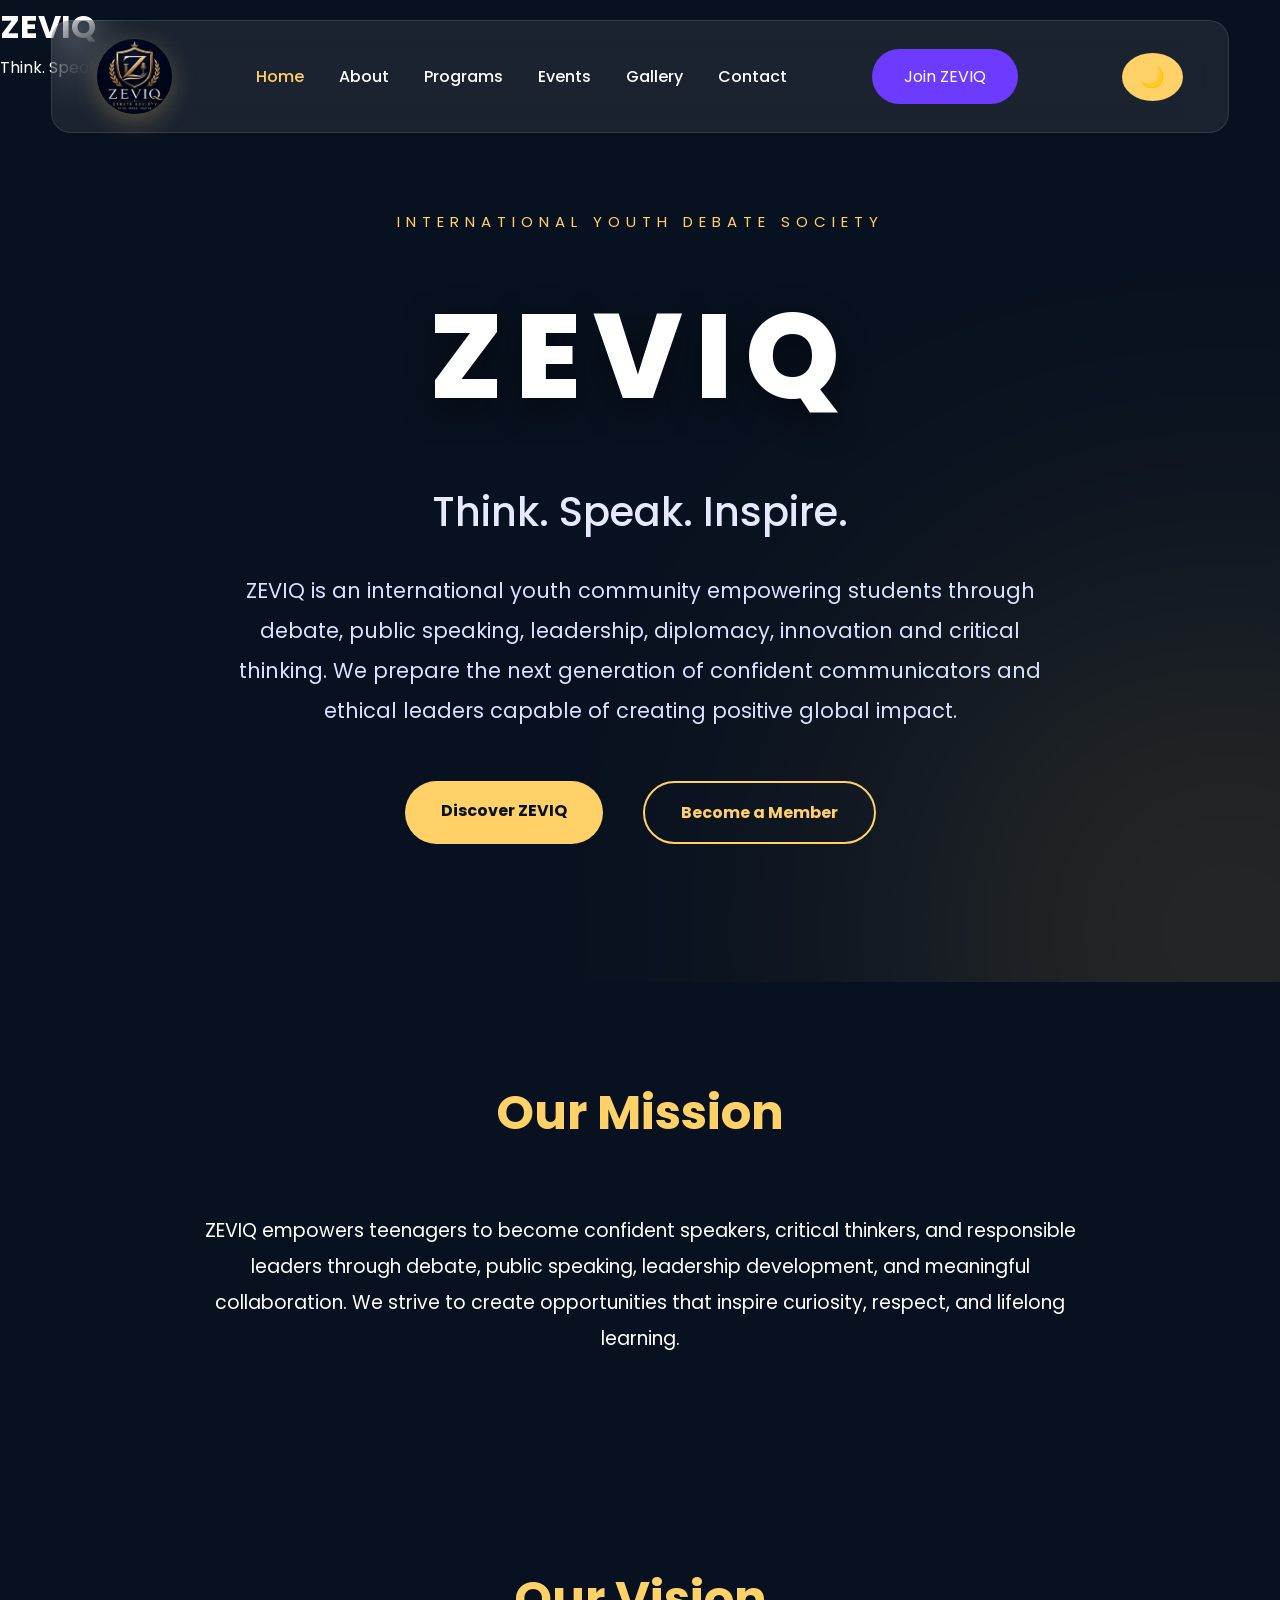
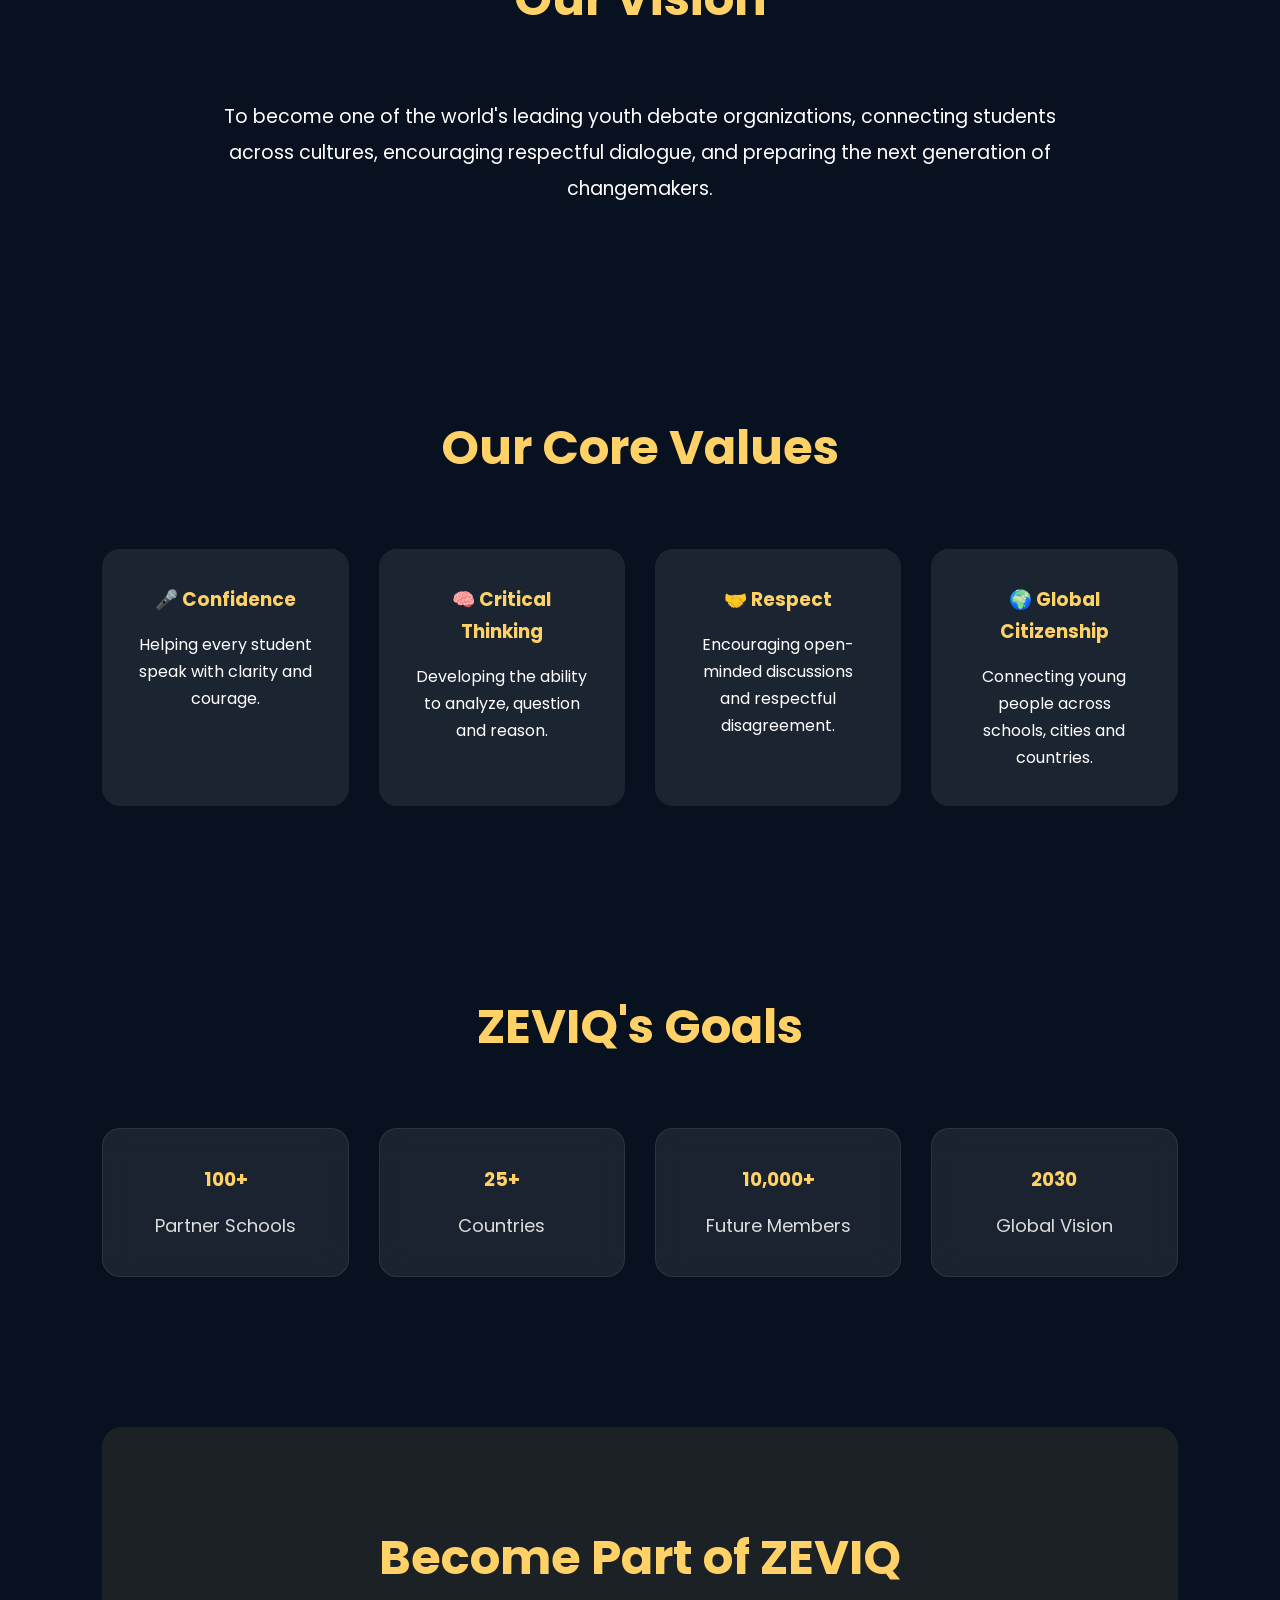
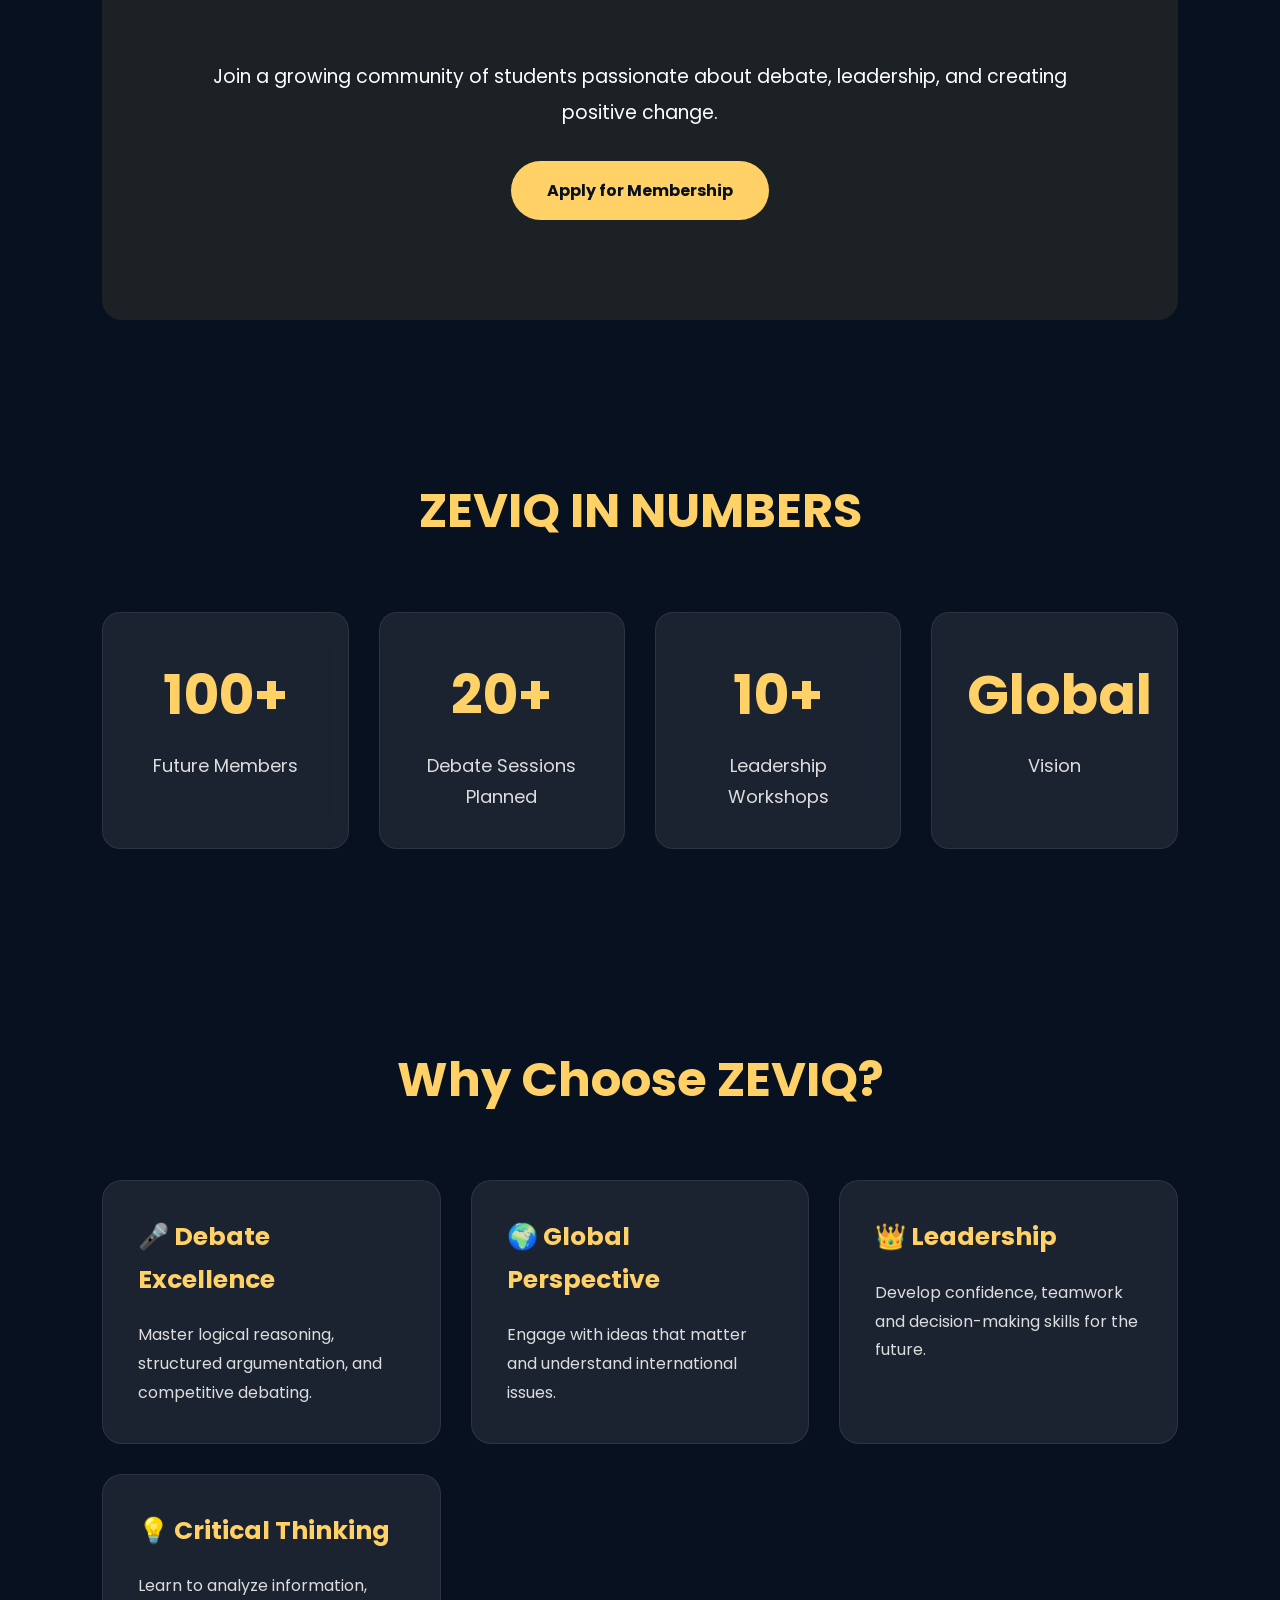
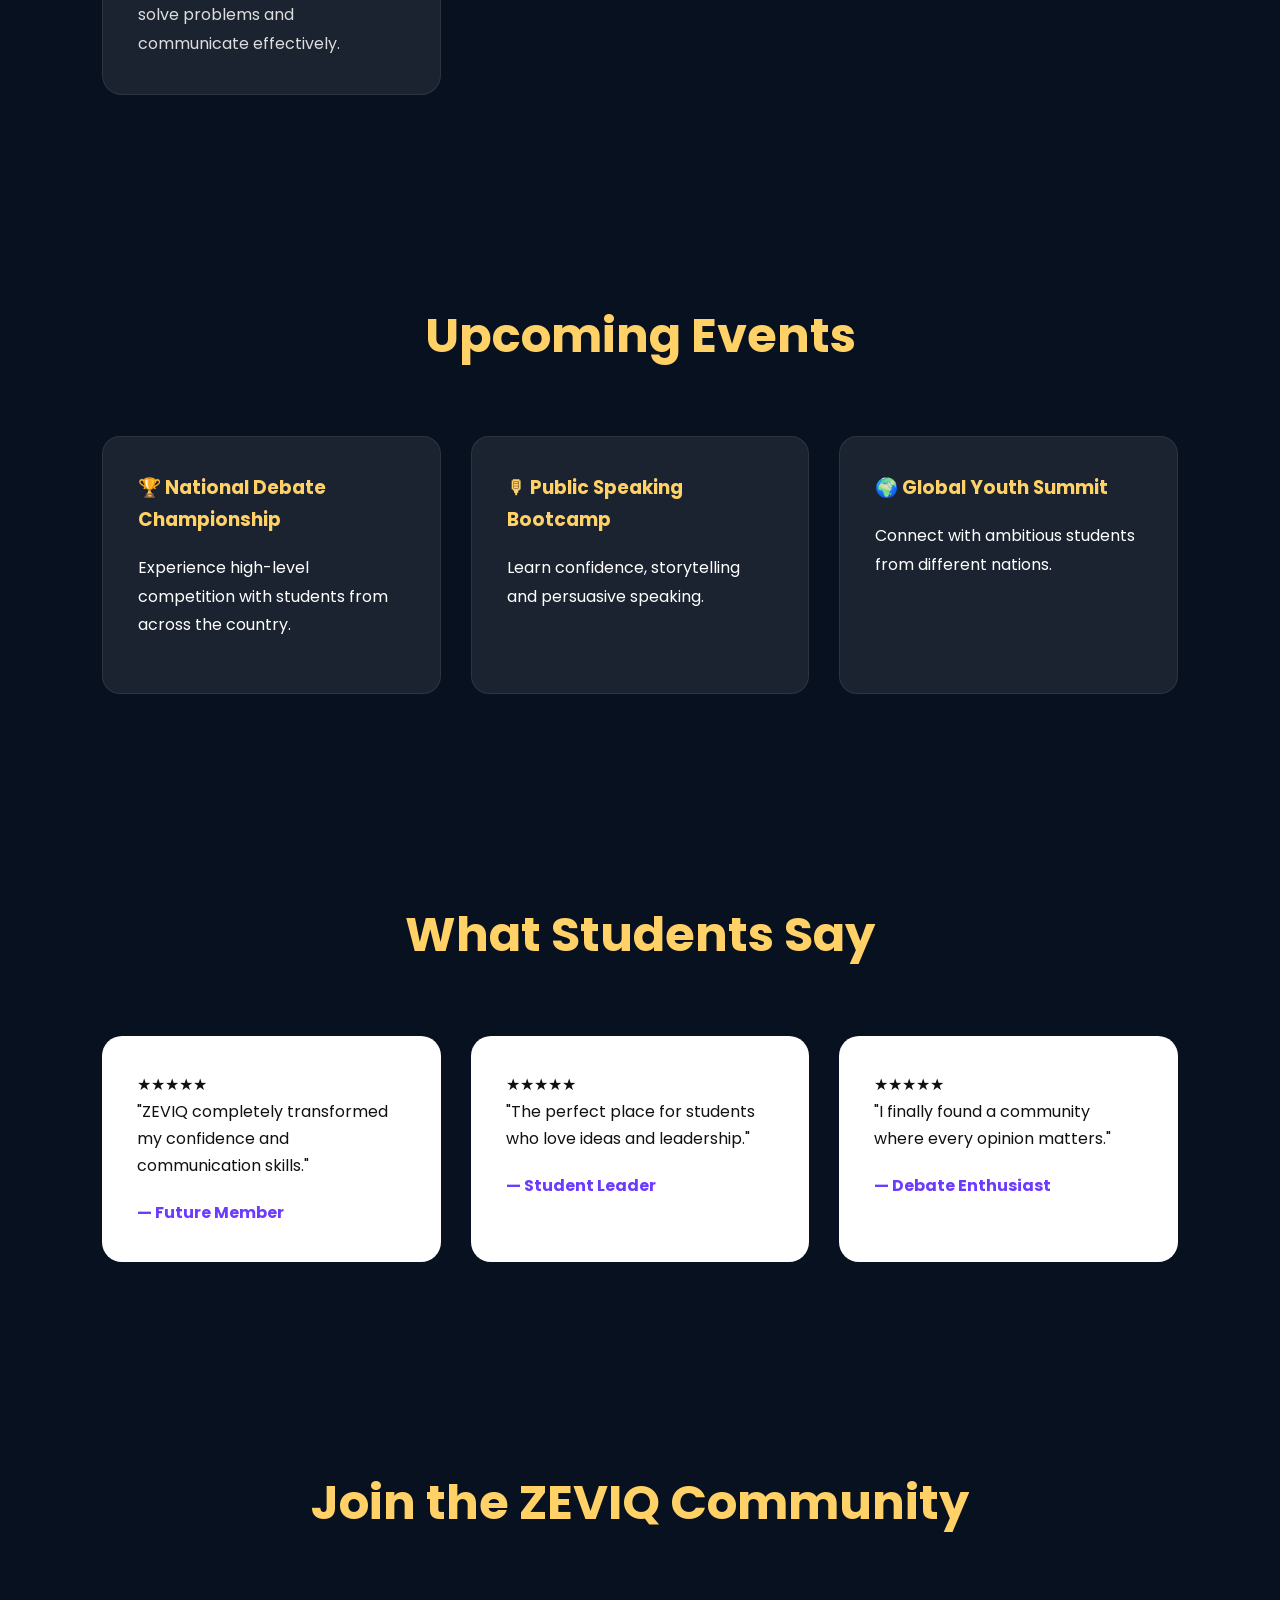
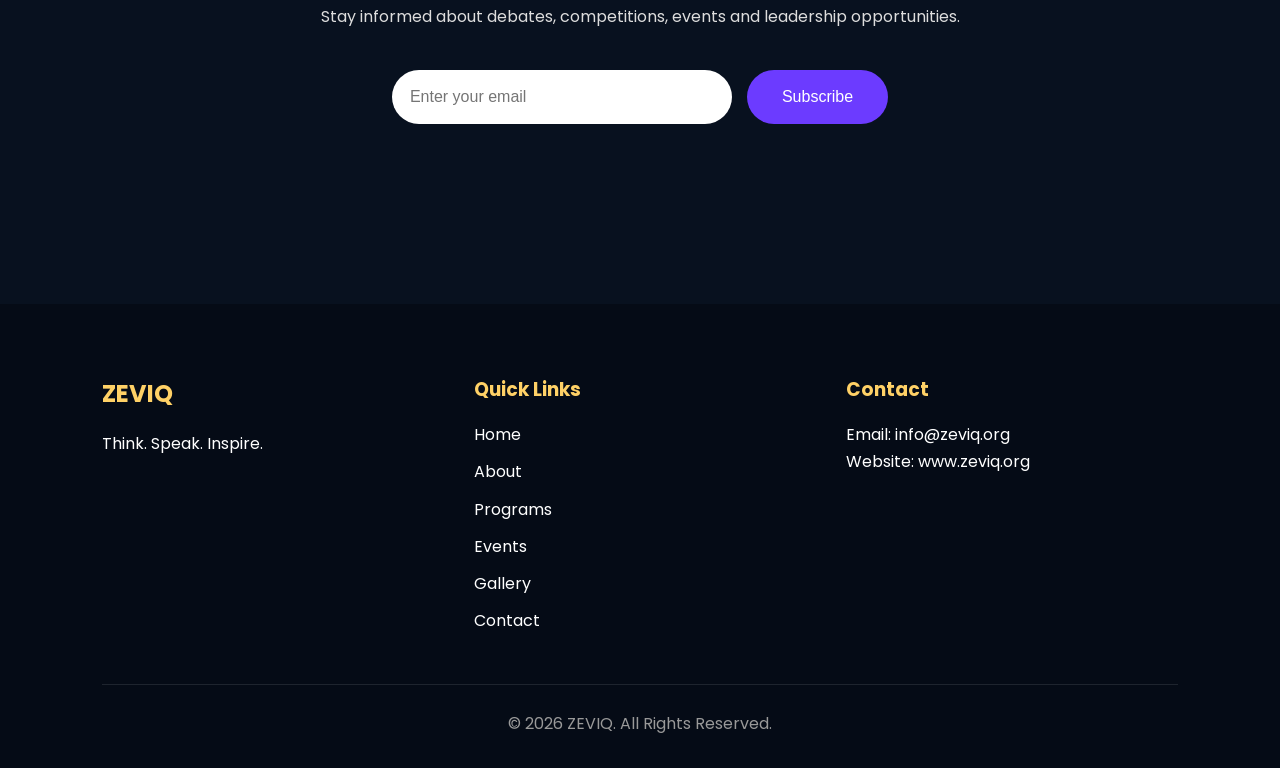
==== index.html @ 32bb7391 "Add files via upload" ====
<!DOCTYPE html>
<html lang="en">

<head>

<meta charset="UTF-8">
<meta name="viewport" content="width=device-width, initial-scale=1.0">

<title>ZEVIQ | Think. Speak. Inspire.</title>

<link rel="preconnect" href="https://fonts.googleapis.com">
<link rel="preconnect" href="https://fonts.gstatic.com" crossorigin>

<link href="https://fonts.googleapis.com/css2?family=Poppins:wght@300;400;500;600;700;800&display=swap" rel="stylesheet">

<link rel="stylesheet" href="style.css">

</head>

<body>
<div id="loader">

<h1>ZEVIQ</h1>

<p>Think. Speak. Inspire.</p>

</div>
<header>

<nav class="navbar">

<div class="logo">

<img src="images/logo.png" alt="ZEVIQ Logo">

</div>

<div class="hamburger" id="hamburger">

<span></span>
<span></span>
<span></span>

</div>

<ul class="nav-links">

<li><a href="index.html" class="active">Home</a></li>
<li><a href="about.html">About</a></li>
<li><a href="programs.html">Programs</a></li>
<li><a href="events.html">Events</a></li>
<li><a href="gallery.html">Gallery</a></li>
<li><a href="contact.html">Contact</a></li>

</ul>

<a href="join.html" class="join-btn">Join ZEVIQ</a>

<button id="themeBtn">🌙</button>

</nav>

</header>

<section class="hero">

<div class="hero-bg"></div>

<div class="hero-content">

<p class="hero-tag">

INTERNATIONAL YOUTH DEBATE SOCIETY

</p>

<h1>

ZEVIQ

</h1>

<h2>

Think. Speak. Inspire.

</h2>

<p class="hero-text">

ZEVIQ is an international youth community empowering students through
debate, public speaking, leadership, diplomacy, innovation and critical
thinking.

We prepare the next generation of confident communicators and ethical
leaders capable of creating positive global impact.

</p>

<div class="hero-buttons">

<a href="about.html" class="btn-primary">

Discover ZEVIQ

</a>

<a href="join.html" class="btn-secondary">
 Become a Member 
</a>

</div>

</div>

</section>
<!-- ================= MISSION & VISION ================= -->

<section class="mission">

<h2>Our Mission</h2>

<p>

ZEVIQ empowers teenagers to become confident speakers, critical thinkers, and responsible leaders through debate, public speaking, leadership development, and meaningful collaboration. We strive to create opportunities that inspire curiosity, respect, and lifelong learning.

</p>

</section>

<section class="vision">

<h2>Our Vision</h2>

<p>

To become one of the world's leading youth debate organizations, connecting students across cultures, encouraging respectful dialogue, and preparing the next generation of changemakers.

</p>

</section>

<!-- ================= CORE VALUES ================= -->

<section class="values">

<h2>Our Core Values</h2>

<div class="value-grid">

<div class="value-card">
<h3>🎤 Confidence</h3>
<p>Helping every student speak with clarity and courage.</p>
</div>

<div class="value-card">
<h3>🧠 Critical Thinking</h3>
<p>Developing the ability to analyze, question and reason.</p>
</div>

<div class="value-card">
<h3>🤝 Respect</h3>
<p>Encouraging open-minded discussions and respectful disagreement.</p>
</div>

<div class="value-card">
<h3>🌍 Global Citizenship</h3>
<p>Connecting young people across schools, cities and countries.</p>
</div>

</div>

</section>

<!-- ================= ZEVIQ IN NUMBERS ================= -->

<section class="stats">

<h2>ZEVIQ's Goals</h2>

<div class="stats-grid">

<div class="stat-card">
<h3>100+</h3>
<p>Partner Schools</p>
</div>

<div class="stat-card">
<h3>25+</h3>
<p>Countries</p>
</div>

<div class="stat-card">
<h3>10,000+</h3>
<p>Future Members</p>
</div>

<div class="stat-card">
<h3>2030</h3>
<p>Global Vision</p>
</div>

</div>

</section>

<!-- ================= CALL TO ACTION ================= -->

<section class="cta">

<h2>Become Part of ZEVIQ</h2>

<p>

Join a growing community of students passionate about debate, leadership, and creating positive change.

</p>

<a href="join.html" class="btn-primary">Apply for Membership</a>

</section>

<section class="stats">

<h2>

ZEVIQ IN NUMBERS

</h2>

<div class="stats-grid">

<div class="stat-card">

<h1>100+</h1>

<p>

Future Members

</p>

</div>

<div class="stat-card">

<h1>20+</h1>

<p>

Debate Sessions Planned

</p>

</div>

<div class="stat-card">

<h1>10+</h1>

<p>

Leadership Workshops

</p>

</div>

<div class="stat-card">

<h1>Global</h1>

<p>

Vision

</p>

</div>

</div>

</section>

<section class="why">

<h2>

Why Choose ZEVIQ?

</h2>

<div class="why-grid">

<div class="feature">

<h3>🎤 Debate Excellence</h3>

<p>

Master logical reasoning, structured argumentation,
and competitive debating.

</p>

</div>

<div class="feature">

<h3>🌍 Global Perspective</h3>

<p>

Engage with ideas that matter and understand
international issues.

</p>

</div>

<div class="feature">

<h3>👑 Leadership</h3>

<p>

Develop confidence, teamwork and decision-making
skills for the future.

</p>

</div>

<div class="feature">

<h3>💡 Critical Thinking</h3>

<p>

Learn to analyze information, solve problems
and communicate effectively.

</p>

</div>

</div>

</section>
<section class="events">

    <h2>Upcoming Events</h2>

    <div class="event-grid">

        <div class="event-card">

            <h3>🏆 National Debate Championship</h3>

            <p>
                Experience high-level competition with students from
                across the country.
            </p>

        </div>

        <div class="event-card">

            <h3>🎙 Public Speaking Bootcamp</h3>

            <p>
                Learn confidence, storytelling and persuasive speaking.
            </p>

        </div>

        <div class="event-card">

            <h3>🌍 Global Youth Summit</h3>

            <p>
                Connect with ambitious students from different nations.
            </p>

        </div>

    </div>

</section>


<section class="testimonials">

<h2>

What Students Say

</h2>

<div class="testimonial-grid">

<div class="testimonial">

<p>

★★★★★

</p>

<p>

"ZEVIQ completely transformed my confidence and communication skills."

</p>

<h4>

— Future Member

</h4>

</div>

<div class="testimonial">

<p>

★★★★★

</p>

<p>

"The perfect place for students who love ideas and leadership."

</p>

<h4>

— Student Leader

</h4>

</div>

<div class="testimonial">

<p>

★★★★★

</p>

<p>

"I finally found a community where every opinion matters."

</p>

<h4>

— Debate Enthusiast

</h4>

</div>

</div>

</section>


<section class="newsletter">

<h2>

Join the ZEVIQ Community

</h2>

<p>

Stay informed about debates, competitions,
events and leadership opportunities.

</p>

<form>

<input type="email"
placeholder="Enter your email">

<button>

Subscribe

</button>

</form>

</section>


<footer>

<div class="footer-container">

<div>

<h2>

ZEVIQ

</h2>

<p>

Think. Speak. Inspire.

</p>

</div>

<div>

<h3>

Quick Links

</h3>

<ul>

<li><a href="index.html">Home</a></li>

<li><a href="about.html">About</a></li>

<li><a href="programs.html">Programs</a></li>

<li><a href="events.html">Events</a></li>

<li><a href="gallery.html">Gallery</a></li>

<li><a href="contact.html">Contact</a></li>

</ul>

</div>

<div>

<h3>

Contact

</h3>

<p>

Email: info@zeviq.org

</p>

<p>

Website: www.zeviq.org

</p>

</div>

</div>

<p class="copyright">

© 2026 ZEVIQ. All Rights Reserved.

</p>

</footer>

<script src="script.js"></script>

</body>

</html>
---- style.css ----
/* ===================================================
   ZEVIQ OFFICIAL WEBSITE V3
   Harvard + TED + Modern
=================================================== */

*{
margin:0;
padding:0;
box-sizing:border-box;
}

html{
scroll-behavior:smooth;
}

body{

font-family:'Poppins',sans-serif;

background:#08111F;

color:white;

overflow-x:hidden;

line-height:1.7;

}

/* Scrollbar */

::-webkit-scrollbar{

width:10px;

}

::-webkit-scrollbar-track{

background:#09111F;

}

::-webkit-scrollbar-thumb{

background:#FFD166;

border-radius:20px;

}

/* NAVBAR */

header{

position:fixed;

width:100%;

top:0;

left:0;

z-index:999;

}

.navbar{

width:92%;

margin:20px auto;

padding:18px 45px;

display:flex;

justify-content:space-between;

align-items:center;

background:rgba(255,255,255,.08);

backdrop-filter:blur(20px);

border-radius:20px;

border:1px solid rgba(255,255,255,.10);

}

.logo{

font-size:34px;

font-weight:800;

letter-spacing:6px;

color:#FFD166;

}

.nav-links{

display:flex;

list-style:none;

gap:35px;

}

.nav-links a{

color:white;

text-decoration:none;

transition:.35s;

font-weight:500;

}

.nav-links a:hover{

color:#FFD166;

}

.active{

color:#FFD166!important;

}

.join-btn{

background:#6C3BFF;

padding:14px 32px;

border-radius:50px;

color:white;

text-decoration:none;

transition:.35s;

}

.join-btn:hover{

transform:translateY(-5px);

background:#8455ff;

}

/* HERO */

.hero{
.hero::before{

content:"";

position:absolute;

width:700px;

height:700px;

border-radius:50%;

background:#6C3BFF;

filter:blur(180px);

opacity:.20;

top:-250px;

left:-250px;

animation:float1 10s ease-in-out infinite;

}

.hero::after{

content:"";

position:absolute;

width:600px;

height:600px;

border-radius:50%;

background:#FFD166;

filter:blur(180px);

opacity:.12;

bottom:-250px;

right:-250px;

animation:float2 12s ease-in-out infinite;

}
position:relative;

min-height:100vh;

display:flex;

justify-content:center;

align-items:center;

text-align:center;

overflow:hidden;

padding:120px 30px;

background:
linear-gradient(rgba(8,17,31,.82),rgba(8,17,31,.90)),
url("https://images.unsplash.com/photo-1523580494863-6f3031224c94?auto=format&fit=crop&w=1920&q=80");

background-size:cover;

background-position:center;

background-attachment:fixed;

}

min-height:100vh;

display:flex;

justify-content:center;

align-items:center;

text-align:center;

position:relative;

overflow:hidden;

padding:120px 20px;

background:linear-gradient(135deg,#08111F,#10254D,#18386F);

}

.hero::before{

content:"";

position:absolute;

width:700px;

height:700px;

background:#6C3BFF;

border-radius:50%;

filter:blur(180px);

opacity:.22;

top:-250px;

left:-250px;

animation:float1 10s infinite ease-in-out;

}

.hero::after{

content:"";

position:absolute;

width:600px;

height:600px;

background:#FFD166;

border-radius:50%;

filter:blur(180px);

opacity:.18;

bottom:-250px;

right:-250px;

animation:float2 12s infinite ease-in-out;

}

.hero-content{

max-width:900px;

position:relative;

z-index:2;

}

.hero-tag{

letter-spacing:6px;

font-size:15px;

color:#FFD166;

margin-bottom:20px;

}

.hero h1{

font-size:120px;

font-weight:800;

letter-spacing:12px;

text-transform:uppercase;

margin-bottom:20px;

text-shadow:0 10px 35px rgba(0,0,0,.45);

}{

font-size:110px;

font-weight:800;

letter-spacing:8px;

margin-bottom:15px;

}

.hero h2{

font-size:40px;

font-weight:500;

margin-bottom:25px;

color:#E6E9FF;

}

.hero-text{

font-size:21px;

max-width:820px;

margin:auto;

color:#D9E2FF;

line-height:1.9;

}

.hero-buttons{

margin-top:45px;

}

.btn-primary{

display:inline-block;

padding:18px 38px;

background:#6C3BFF;

border-radius:50px;

color:white;

text-decoration:none;

margin:10px;

transition:.35s;

font-weight:600;

}

.btn-primary:hover{

transform:translateY(-6px);

box-shadow:0 15px 35px rgba(108,59,255,.45);

}

.btn-secondary{

display:inline-block;

padding:18px 38px;

border:2px solid white;

border-radius:50px;

color:white;

text-decoration:none;

margin:10px;

transition:.35s;

font-weight:600;

}

.btn-secondary:hover{

background:white;

color:#08111F;

}

/* Floating Animation */

@keyframes float1{

0%{transform:translateY(0);}
50%{transform:translateY(40px);}
100%{transform:translateY(0);}

}

@keyframes float2{

0%{transform:translateY(0);}
50%{transform:translateY(-40px);}
100%{transform:translateY(0);}

}
/* ===========================================
   SECTIONS
=========================================== */

section{

padding:100px 8%;

}

section h2{

font-size:48px;

text-align:center;

margin-bottom:60px;

font-weight:700;

color:#FFD166;

}

/* ===========================================
   STATS
=========================================== */

.stats-grid{

display:grid;

grid-template-columns:repeat(auto-fit,minmax(220px,1fr));

gap:30px;

margin-top:40px;

}

.stat-card{

background:rgba(255,255,255,.08);

padding:40px;

border-radius:20px;

text-align:center;

backdrop-filter:blur(15px);

transition:.4s;

border:1px solid rgba(255,255,255,.08);

}

.stat-card:hover{

transform:translateY(-12px);

box-shadow:0 20px 40px rgba(0,0,0,.35);

}

.stat-card h1{

font-size:55px;

color:#FFD166;

margin-bottom:10px;

}

.stat-card p{

font-size:18px;

color:#ddd;

}

/* ===========================================
   WHY ZEVIQ
=========================================== */

.why-grid{

display:grid;

grid-template-columns:repeat(auto-fit,minmax(260px,1fr));

gap:30px;

}

.feature{

background:rgba(255,255,255,.08);

padding:35px;

border-radius:20px;

transition:.4s;

border:1px solid rgba(255,255,255,.08);

}

.feature:hover{

transform:translateY(-10px);

}

.feature h3{

margin-bottom:20px;

font-size:25px;

color:#FFD166;

}

.feature p{

color:#dddddd;

line-height:1.8;

}

/* ===========================================
   EVENTS
=========================================== */

.event-grid{

display:grid;

grid-template-columns:repeat(auto-fit,minmax(280px,1fr));

gap:30px;

}

.event-card{

background:rgba(255,255,255,.08);

padding:35px;

border-radius:20px;

transition:.4s;

}

.event-card:hover{

transform:scale(1.03);

}

.event-card h3{

color:#FFD166;

margin-bottom:18px;

}

/* ===========================================
   TESTIMONIALS
=========================================== */

.testimonial-grid{

display:grid;

grid-template-columns:repeat(auto-fit,minmax(300px,1fr));

gap:30px;

}

.testimonial{

background:white;

color:#111;

padding:35px;

border-radius:20px;

transition:.35s;

}

.testimonial:hover{

transform:translateY(-10px);

}

.testimonial h4{

margin-top:20px;

color:#6C3BFF;

}

/* ===========================================
   NEWSLETTER
=========================================== */

.newsletter{

text-align:center;

}

.newsletter p{

max-width:700px;

margin:0 auto 40px;

color:#ddd;

}

.newsletter form{

display:flex;

justify-content:center;

gap:15px;

flex-wrap:wrap;

}

.newsletter input{

padding:18px;

width:340px;

border:none;

border-radius:50px;

font-size:16px;

outline:none;

}

.newsletter button{

padding:18px 35px;

border:none;

border-radius:50px;

background:#6C3BFF;

color:white;

cursor:pointer;

font-size:16px;

transition:.3s;

}

.newsletter button:hover{

background:#8455ff;

}

/* ===========================================
   FOOTER
=========================================== */

footer{

background:#050B16;

padding:70px 8% 30px;

margin-top:80px;

}

.footer-container{

display:grid;

grid-template-columns:repeat(auto-fit,minmax(220px,1fr));

gap:40px;

margin-bottom:40px;

}

.footer-container h2{

color:#FFD166;

margin-bottom:15px;

}

.footer-container h3{

margin-bottom:15px;

color:#FFD166;

}

.footer-container ul{

list-style:none;

}

.footer-container li{

margin:10px 0;

}

.footer-container a{

color:white;

text-decoration:none;

transition:.3s;

}

.footer-container a:hover{

color:#FFD166;

}

.copyright{

text-align:center;

border-top:1px solid rgba(255,255,255,.1);

padding-top:25px;

color:#999;

}

/* ===========================================
   MOBILE RESPONSIVE
=========================================== */

@media(max-width:900px){

.navbar{

flex-direction:column;

gap:20px;

padding:25px;

}

.nav-links{

flex-wrap:wrap;

justify-content:center;

}

.hero h1{

font-size:65px;

}

.hero h2{

font-size:42px;

font-weight:400;

color:#FFD166;

margin-bottom:30px;

}{

font-size:30px;

}

.hero-text{

font-size:18px;

}

section h2{

font-size:36px;

}

}

@media(max-width:600px){

.hero h1{

font-size:48px;

}

.hero h2{

font-size:24px;

}


{

font-size:16px;

}

.btn-primary,
.btn-secondary{

display:block;

margin:15px auto;

width:260px;

}

}
#themeBtn{

margin-left:20px;

padding:12px 18px;

border:none;

border-radius:50%;

cursor:pointer;

font-size:20px;

background:#FFD166;

}

.light{

background:white;

color:#111;

}

.light .navbar{

background:white;

}

.light .hero{

background:#f4f6fa;

}

.light .feature,
.light .stat-card,
.light .event-card{

background:white;

color:#111;

}
/* ===== JOIN PAGE ===== */

.join-section{

padding:120px 8%;

display:flex;

justify-content:center;

}

.join-card{

max-width:900px;

width:100%;

background:rgba(255,255,255,.08);

backdrop-filter:blur(20px);

padding:50px;

border-radius:25px;

border:1px solid rgba(255,255,255,.1);

box-shadow:0 20px 50px rgba(0,0,0,.3);

}

.join-header{

text-align:center;

margin-bottom:40px;

}

.join-header h1{

font-size:48px;

color:#FFD166;

margin-bottom:15px;

}

.join-header p{

color:#ddd;

font-size:18px;

line-height:1.8;

}

.row{

display:grid;

grid-template-columns:1fr 1fr;

gap:25px;

margin-bottom:25px;

}

.input-box{

margin-bottom:25px;

}

.input-box label{

display:block;

margin-bottom:10px;

font-weight:600;

color:#FFD166;

}

.input-box input,
.input-box textarea,
.input-box select{

width:100%;

padding:16px;

border-radius:12px;

border:1px solid rgba(255,255,255,.15);

background:rgba(255,255,255,.06);

color:white;

font-size:16px;

outline:none;

}

.input-box input::placeholder,
.input-box textarea::placeholder{

color:#bbbbbb;

}

.checkbox-grid{

display:grid;

grid-template-columns:repeat(2,1fr);

gap:12px;

margin-top:10px;

}

.checkbox-grid label{

color:white;

font-weight:400;

}

.submit-btn{

width:100%;

padding:18px;

font-size:20px;

font-weight:700;

background:linear-gradient(90deg,#6C3BFF,#8455FF);

border:none;

border-radius:15px;

color:white;

cursor:pointer;

transition:.3s;

}

.submit-btn:hover{

transform:translateY(-4px);

box-shadow:0 15px 35px rgba(108,59,255,.4);

}

@media(max-width:768px){

.row{

grid-template-columns:1fr;

}

.checkbox-grid{

grid-template-columns:1fr;

}

.join-card{

padding:30px;

}

.join-header h1{

font-size:36px;

}

}
/* ==========================================
   HAMBURGER MENU
========================================== */

.hamburger{

display:none;

flex-direction:column;

cursor:pointer;

gap:6px;

}

.hamburger span{

width:30px;

height:3px;

background:white;

border-radius:10px;

transition:.4s;

}

.hamburger.active span:nth-child(1){

transform:rotate(45deg) translateY(12px);

}

.hamburger.active span:nth-child(2){

opacity:0;

}

.hamburger.active span:nth-child(3){

transform:rotate(-45deg) translateY(-12px);

}

@media(max-width:900px){

.hamburger{

display:flex;

}

.nav-links{

position:absolute;

top:95px;

right:20px;

width:260px;

display:flex;

flex-direction:column;

background:rgba(8,17,31,.98);

padding:25px;

border-radius:20px;

display:none;

box-shadow:0 20px 50px rgba(0,0,0,.35);

}

.nav-links.active{

display:flex;

animation:fadeMenu .35s;

}

}

@keyframes fadeMenu{

from{

opacity:0;

transform:translateY(-20px);

}

to{

opacity:1;

transform:translateY(0);

}

}
.logo{

display:flex;

align-items:center;

gap:15px;

cursor:pointer;

transition:.4s;

}

.logo img{

width:75px;

height:75px;

border-radius:50%;

object-fit:cover;

box-shadow:0 8px 25px rgba(255,209,102,.25);

transition:.4s;

}

.logo:hover img{

transform:rotate(-8deg) scale(1.1);

box-shadow:0 15px 35px rgba(255,209,102,.45);

}
/* HERO LOGO */

.hero{

position:relative;

overflow:hidden;

}

.hero-content{

position:relative;

z-index:2;

}

.hero-logo{

width:180px;

margin-bottom:25px;

filter:drop-shadow(0 15px 35px rgba(255,209,102,.45));

animation:floatLogo 4s ease-in-out infinite;

}

@keyframes floatLogo{

0%,100%{

transform:translateY(0px);

}

50%{

transform:translateY(-12px);

}

}

.hero-buttons{

margin-top:40px;

display:flex;

justify-content:center;

gap:20px;

flex-wrap:wrap;

}

.scroll-indicator{

margin-top:60px;

font-size:18px;

letter-spacing:2px;

animation:bounce 2s infinite;

color:#FFD166;

}

@keyframes bounce{

0%,100%{

transform:translateY(0);

}

50%{

transform:translateY(12px);

}

}
.btn-primary,
.btn-secondary{

display:inline-block;

padding:16px 36px;

border-radius:50px;

text-decoration:none;

font-weight:700;

transition:.3s;

}

.btn-primary{

background:#FFD166;

color:#08111F;

}

.btn-primary:hover{

transform:translateY(-4px);

box-shadow:0 12px 30px rgba(255,209,102,.35);

}

.btn-secondary{

border:2px solid #FFD166;

color:#FFD166;

}

.btn-secondary:hover{

background:#FFD166;

color:#08111F;

}
/* CONTACT PAGE */

.contact-section{

padding:90px 8%;

text-align:center;

}

.contact-grid{

display:grid;

grid-template-columns:repeat(auto-fit,minmax(260px,1fr));

gap:30px;

margin-top:50px;

}

.contact-card{

background:rgba(255,255,255,.08);

padding:35px;

border-radius:18px;

backdrop-filter:blur(12px);

transition:.35s;

border:1px solid rgba(255,255,255,.08);

}

.contact-card:hover{

transform:translateY(-10px);

box-shadow:0 15px 35px rgba(0,0,0,.25);

}

.contact-card h3{

color:#FFD166;

margin-bottom:18px;

font-size:26px;

}

.contact-card p{

line-height:1.8;

}

.contact-form-section{

padding:100px 8%;

text-align:center;

}

.contact-form{

max-width:850px;

margin:auto;

display:flex;

flex-direction:column;

gap:20px;

}

.contact-form input,
.contact-form textarea,
.contact-form select{

padding:18px;

border-radius:12px;

border:none;

font-size:17px;

outline:none;

background:white;

color:#111;

}

.contact-form textarea{

resize:vertical;

min-height:180px;

}
/* ===== HOMEPAGE SECTIONS ===== */

.mission,
.vision,
.values,
.stats,
.cta{

padding:90px 8%;

text-align:center;

}

.mission p,
.vision p,
.cta p{

max-width:900px;

margin:20px auto;

font-size:19px;

line-height:1.9;

}

.value-grid,
.stats-grid{

display:grid;

grid-template-columns:repeat(auto-fit,minmax(230px,1fr));

gap:30px;

margin-top:45px;

}

.value-card,
.stat-card{

background:rgba(255,255,255,.08);

padding:35px;

border-radius:18px;

transition:.3s;

}

.value-card:hover,
.stat-card:hover{

transform:translateY(-8px);

}

.value-card h3,
.stat-card h3{

color:#FFD166;

margin-bottom:15px;

}

.cta{

background:rgba(255,209,102,.08);

border-radius:20px;

margin:60px 8%;

}
/* PROGRAMS */

.programs-container{

padding:80px 8%;

display:grid;

grid-template-columns:repeat(auto-fit,minmax(320px,1fr));

gap:35px;

}

.program-card{

background:rgba(255,255,255,.08);

padding:35px;

border-radius:18px;

transition:.3s;

border:1px solid rgba(255,255,255,.08);

}

.program-card:hover{

transform:translateY(-10px);

}

.program-card h2{

color:#FFD166;

margin-bottom:20px;

}

.program-card p{

line-height:1.8;

margin-bottom:20px;

}

.program-card ul{

padding-left:20px;

line-height:2;

margin-bottom:25px;

}
/* EVENTS PAGE */

.events-container{

padding:80px 8%;

display:grid;

grid-template-columns:repeat(auto-fit,minmax(320px,1fr));

gap:35px;

}

.event-card{

background:rgba(255,255,255,.08);

padding:35px;

border-radius:18px;

border:1px solid rgba(255,255,255,.08);

transition:.3s;

}

.event-card:hover{

transform:translateY(-10px);

}

.event-card h2{

color:#FFD166;

margin-bottom:15px;

}

.event-card p{

line-height:1.8;

margin-bottom:18px;

}
/* GALLERY */

.gallery-section{

padding:80px 8%;

display:grid;

grid-template-columns:repeat(auto-fit,minmax(320px,1fr));

gap:35px;

}

.gallery-card{

background:rgba(255,255,255,.08);

border-radius:18px;

overflow:hidden;

transition:.35s;

}

.gallery-card:hover{

transform:translateY(-10px);

}

.gallery-card img{

width:100%;

height:240px;

object-fit:cover;

display:block;

}

.gallery-info{

padding:25px;

}

.gallery-info h3{

color:#FFD166;

margin-bottom:10px;

}
/* TEAM PAGE */

.team-section{

padding:80px 8%;

display:grid;

grid-template-columns:repeat(auto-fit,minmax(280px,1fr));

gap:35px;

}

.team-card{

background:rgba(255,255,255,.08);

padding:30px;

border-radius:20px;

text-align:center;

transition:.35s;

border:1px solid rgba(255,255,255,.08);

}

.team-card:hover{

transform:translateY(-10px);

}

.team-card img{

width:140px;

height:140px;

border-radius:50%;

object-fit:cover;

margin-bottom:20px;

border:4px solid #FFD166;

}

.team-card h2{

color:#FFD166;

margin-bottom:8px;

}

.team-card h4{

margin-bottom:18px;

font-weight:500;

color:#cccccc;

}

.team-card p{

line-height:1.8;

}
/* NEWS PAGE */

.news-section{

padding:80px 8%;

display:grid;

grid-template-columns:repeat(auto-fit,minmax(340px,1fr));

gap:35px;

}

.news-card{

background:rgba(255,255,255,.08);

padding:30px;

border-radius:18px;

transition:.35s;

border:1px solid rgba(255,255,255,.08);

}

.news-card:hover{

transform:translateY(-10px);

}

.news-date{

display:inline-block;

background:#FFD166;

color:#111;

padding:6px 14px;

border-radius:20px;

font-weight:bold;

margin-bottom:15px;

}

.news-card h2{

margin-bottom:15px;

color:#FFD166;

}

.news-card p{

line-height:1.8;

margin-bottom:20px;

}

.news-card a{

color:#FFD166;

text-decoration:none;

font-weight:bold;

}
/* NEWS PAGE */

.news-section{

padding:80px 8%;

display:grid;

grid-template-columns:repeat(auto-fit,minmax(340px,1fr));

gap:35px;

}

.news-card{

background:rgba(255,255,255,.08);

padding:30px;

border-radius:18px;

transition:.35s;

border:1px solid rgba(255,255,255,.08);

}

.news-card:hover{

transform:translateY(-10px);

}

.news-date{

display:inline-block;

background:#FFD166;

color:#111;

padding:6px 14px;

border-radius:20px;

font-weight:bold;

margin-bottom:15px;

}

.news-card h2{

margin-bottom:15px;

color:#FFD166;

}

.news-card p{

line-height:1.8;

margin-bottom:20px;

}

.news-card a{

color:#FFD166;

text-decoration:none;

font-weight:bold;

}
/* TEAM PAGE */

.team-section{

padding:80px 8%;

display:grid;

grid-template-columns:repeat(auto-fit,minmax(280px,1fr));

gap:35px;

}

.team-card{

background:rgba(255,255,255,.08);

padding:30px;

border-radius:20px;

text-align:center;

transition:.35s;

border:1px solid rgba(255,255,255,.08);

}

.team-card:hover{

transform:translateY(-10px);

}

.team-card img{

width:140px;

height:140px;

border-radius:50%;

object-fit:cover;

margin-bottom:20px;

border:4px solid #FFD166;

}

.team-card h2{

color:#FFD166;

margin-bottom:8px;

}

.team-card h4{

margin-bottom:18px;

font-weight:500;

color:#cccccc;

}

.team-card p{

line-height:1.8;

}
/* =========================
   JOIN PAGE FORM
========================= */


.join-form {

max-width: 900px;

margin: 40px auto;

padding: 40px;

background: rgba(255,255,255,0.05);

border-radius: 20px;

backdrop-filter: blur(10px);

border: 1px solid rgba(255,255,255,0.15);

}



.row {

display: flex;

gap: 25px;

margin-bottom: 20px;

}



.input-box {

width: 100%;

margin-bottom: 25px;

}



.input-box label {

display: block;

margin-bottom: 10px;

font-weight: 600;

}



.input-box input,
.input-box select,
.input-box textarea {


width: 100%;

padding: 15px;

border-radius: 12px;

border: none;

outline: none;

font-size: 15px;

background: rgba(255,255,255,0.1);

color: white;

border: 1px solid rgba(255,255,255,0.2);

}



.input-box textarea {

resize: vertical;

}



.input-box input::placeholder,
.input-box textarea::placeholder {

color: #ccc;

}





.checkbox-grid {

display: grid;

grid-template-columns: repeat(2,1fr);

gap: 15px;

}



.checkbox-grid label {

background: rgba(255,255,255,0.05);

padding: 12px;

border-radius: 10px;

cursor: pointer;

}



.checkbox-grid input {

margin-right: 8px;

}





.join-form .btn-primary {

margin-top: 20px;

width: 100%;

font-size: 18px;

cursor: pointer;

}





/* MOBILE */

@media(max-width:768px){


.row {

flex-direction: column;

}


.checkbox-grid {

grid-template-columns: 1fr;

}


.join-form {

padding: 25px;

}


}
.form-title{

font-size:38px;

margin-bottom:10px;

text-align:center;

color:#FFD166;

}

.form-subtitle{

text-align:center;

margin-bottom:50px;

opacity:.8;

font-size:18px;

}

.form-section{

margin-top:45px;

padding-top:25px;

border-top:1px solid rgba(255,255,255,.15);

}

.form-section h3{

margin-bottom:25px;

color:#FFD166;

font-size:24px;

}

.join-form{

max-width:950px;

margin:auto;

padding:50px;

background:rgba(255,255,255,.07);

border-radius:25px;

backdrop-filter:blur(18px);

border:1px solid rgba(255,255,255,.1);

}

.input-box{

display:flex;

flex-direction:column;

margin-bottom:22px;

flex:1;

}

.input-box label{

margin-bottom:10px;

font-weight:600;

}

.input-box input,
.input-box select,
.input-box textarea{

padding:15px;

border-radius:12px;

border:1px solid rgba(255,255,255,.15);

background:rgba(255,255,255,.05);

color:white;

font-size:16px;

}

.input-box textarea{

resize:vertical;

}

.row{

display:flex;

gap:25px;

}

.checkbox-grid{

display:grid;

grid-template-columns:repeat(auto-fit,minmax(220px,1fr));

gap:15px;

margin-top:15px;

}

.agree{

display:flex;

align-items:flex-start;

gap:12px;

margin-top:20px;

line-height:1.7;

}

.submit-btn{

width:100%;

margin-top:40px;

padding:18px;

font-size:20px;

border:none;

border-radius:14px;

background:#FFD166;

color:#111;

font-weight:bold;

cursor:pointer;

transition:.3s;

}

.submit-btn:hover{

transform:translateY(-4px);

box-shadow:0 10px 30px rgba(255,209,102,.35);

}
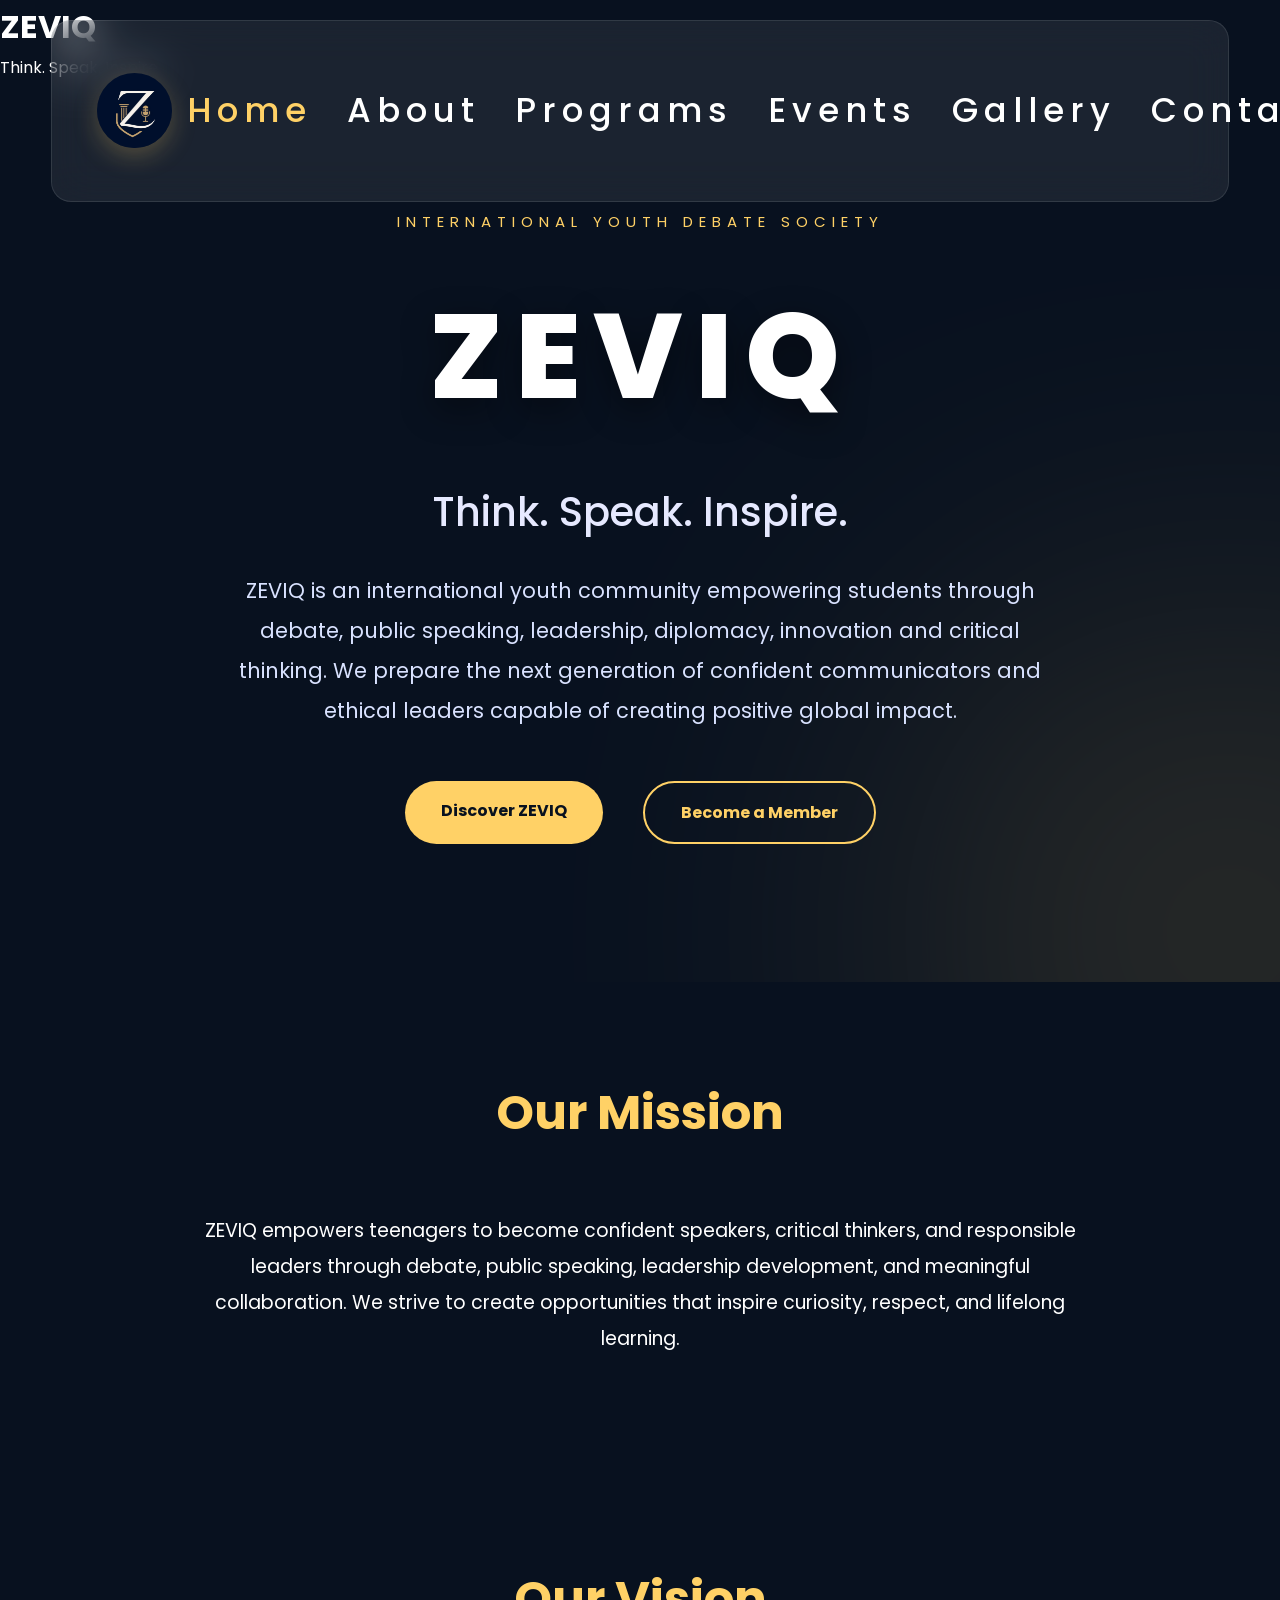
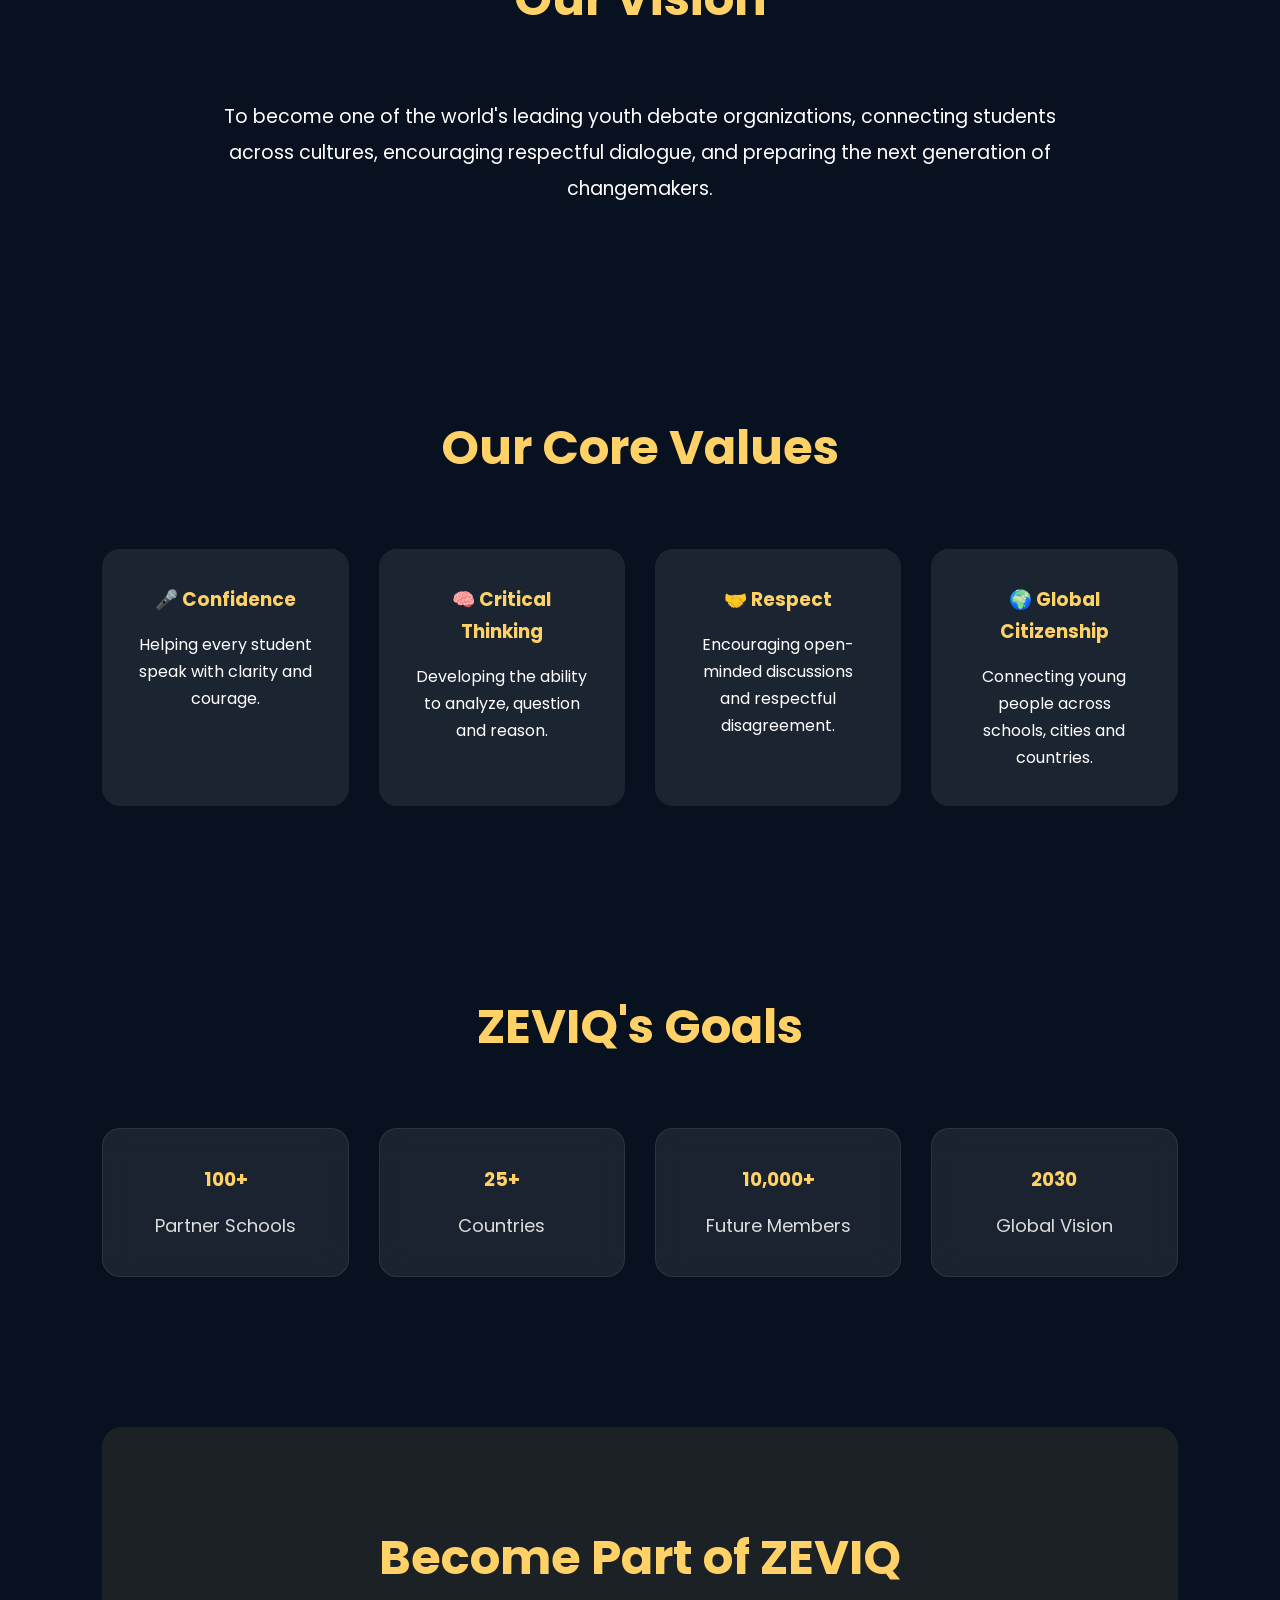
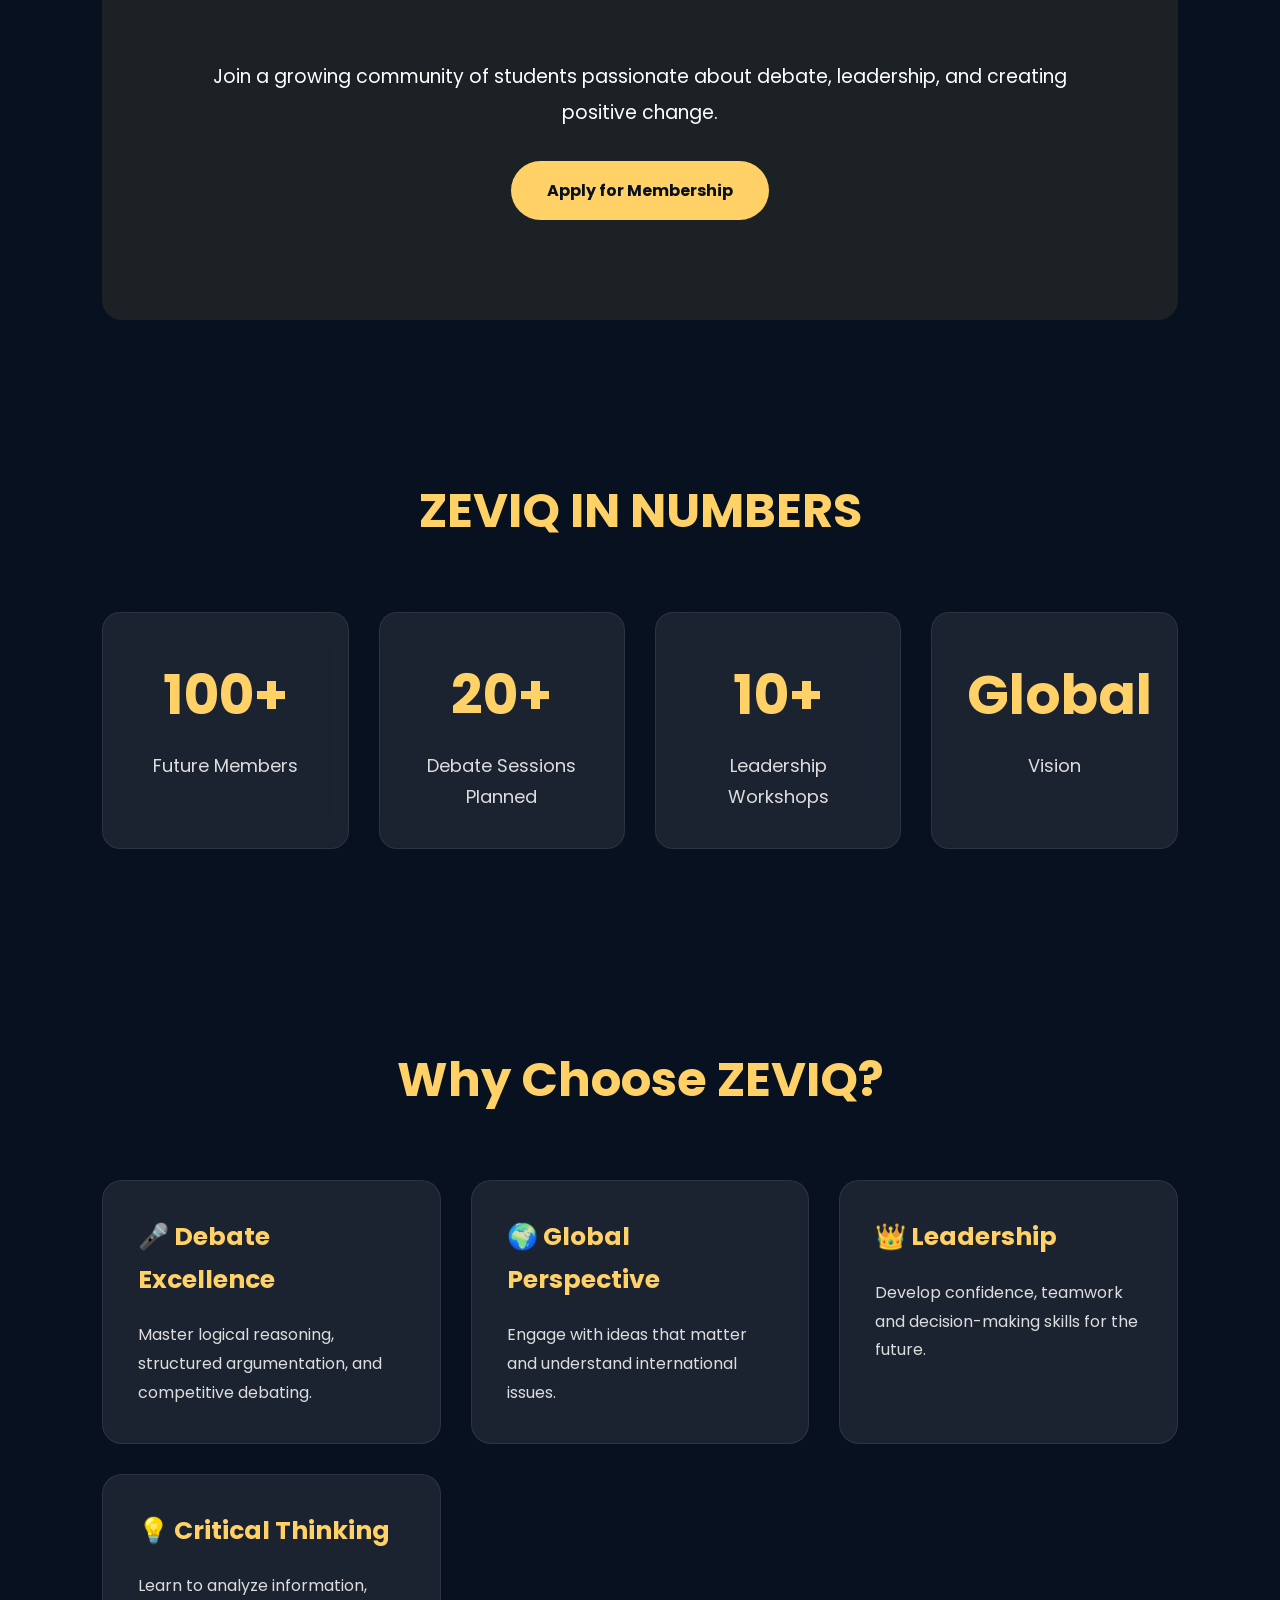
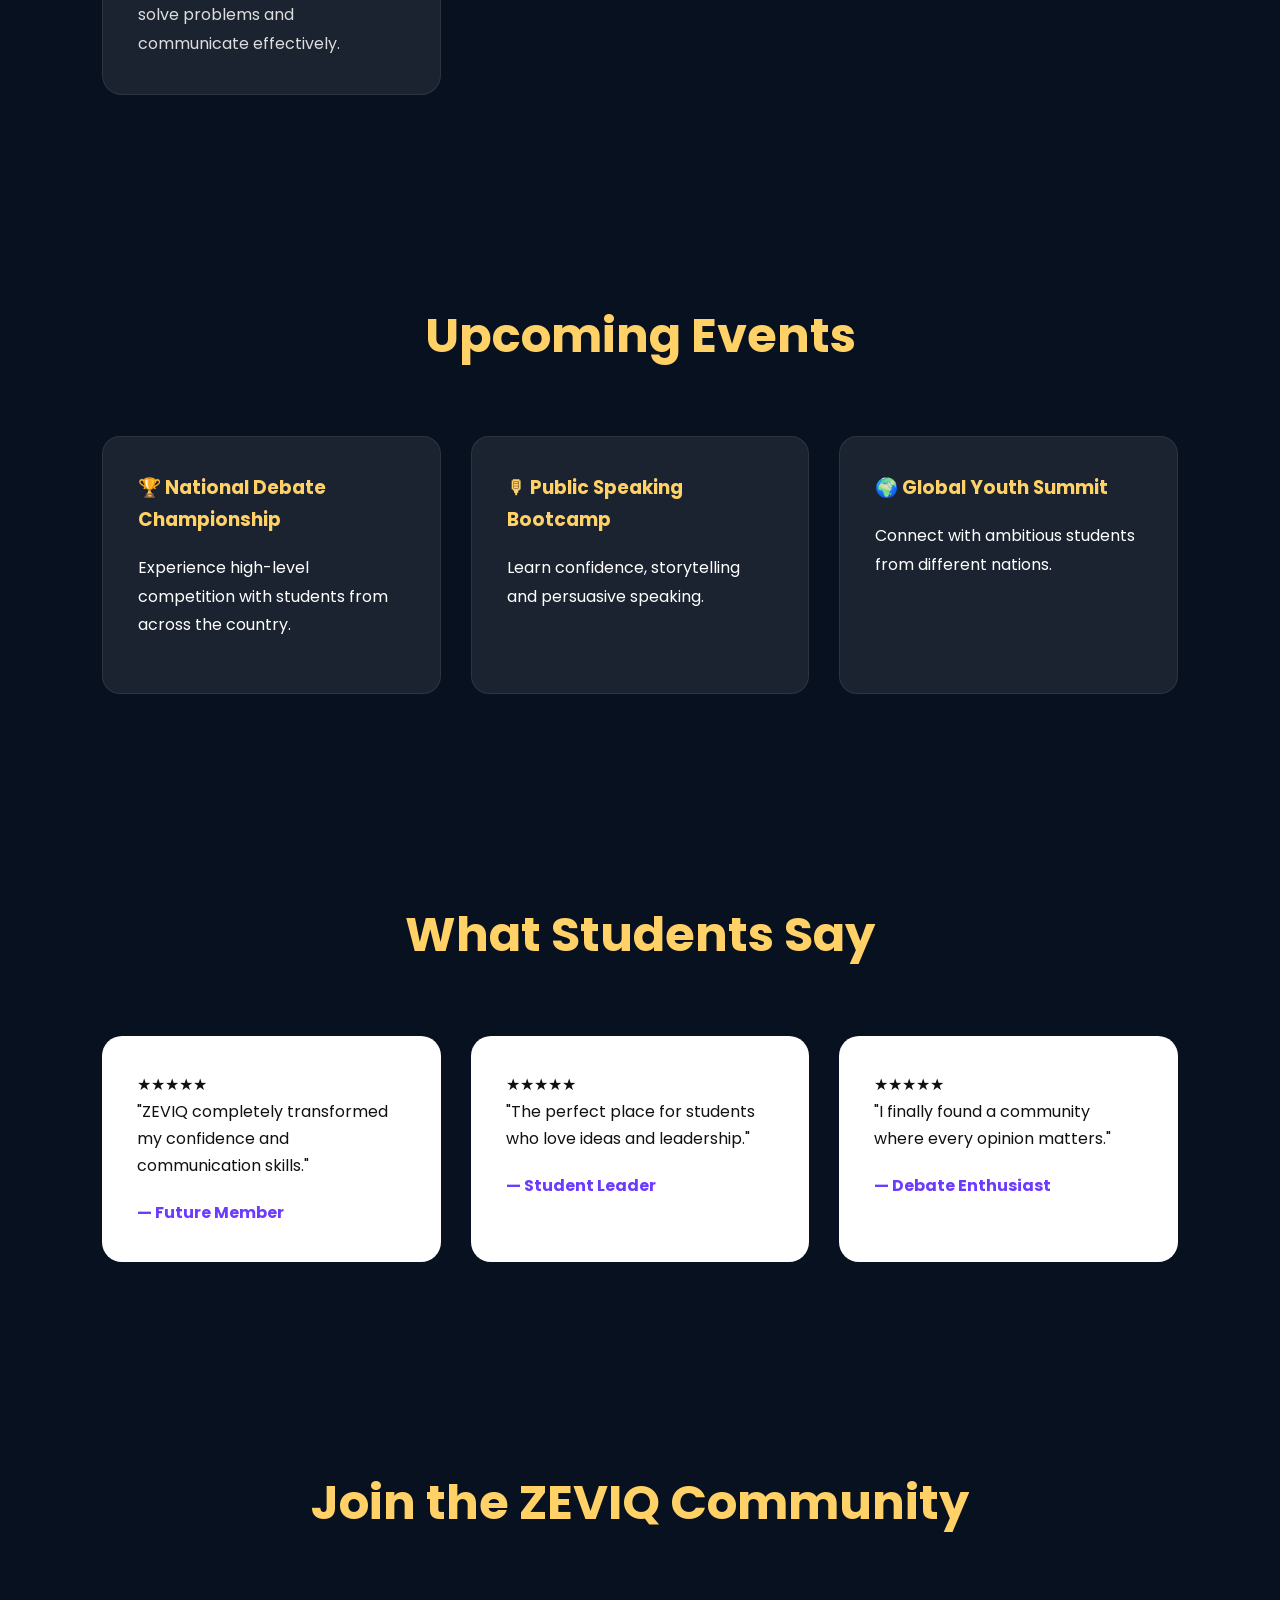
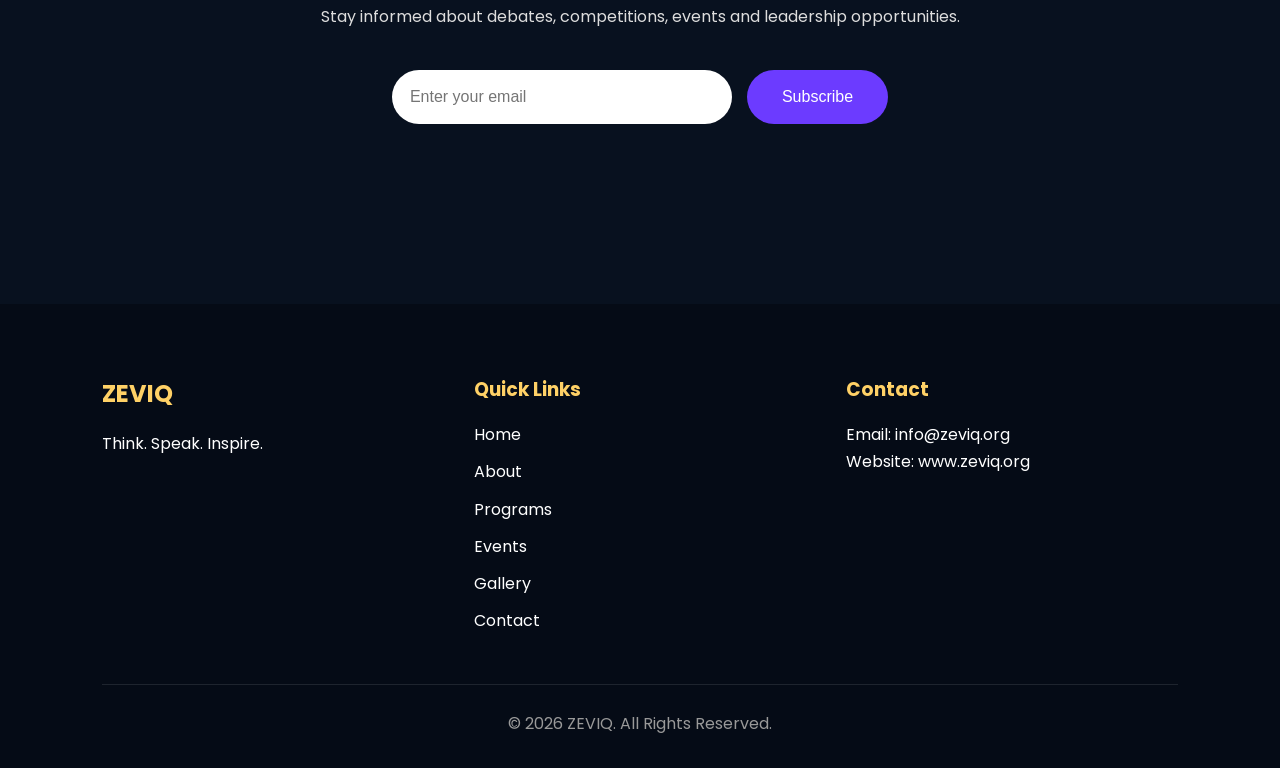
==== commit 8ad87c55: "Add files via upload" ====
--- a/index.html
+++ b/index.html
@@ -33,7 +33,7 @@
 
 <img src="images/logo.png" alt="ZEVIQ Logo">
 
-</div>
+</disv>
 
 <div class="hamburger" id="hamburger">
 
--- a/style.css
+++ b/style.css
@@ -2482,4 +2482,186 @@
 
 box-shadow:0 10px 30px rgba(255,209,102,.35);
 
+}
+/* ==========================================
+   MOBILE RESPONSIVE DESIGN
+========================================== */
+
+@media (max-width: 992px){
+
+.navbar{
+flex-direction:column;
+padding:20px;
+gap:20px;
+}
+
+.nav-links{
+flex-wrap:wrap;
+justify-content:center;
+gap:15px;
+}
+
+.hero{
+padding:80px 20px;
+text-align:center;
+}
+
+.hero h1{
+font-size:3rem;
+}
+
+.hero p{
+font-size:1rem;
+}
+
+.value-grid,
+.program-grid,
+.team-grid,
+.news-grid,
+.gallery-grid,
+.event-grid{
+grid-template-columns:1fr 1fr;
+gap:20px;
+}
+
+.row{
+flex-direction:column;
+}
+
+.input-box{
+width:100%;
+}
+
+.page-header h1{
+font-size:3rem;
+}
+
+.cta h2{
+font-size:2.3rem;
+}
+
+}
+
+/* ---------- MOBILE ---------- */
+
+@media (max-width:768px){
+
+body{
+overflow-x:hidden;
+}
+
+.navbar{
+padding:15px;
+}
+
+.logo img{
+height:55px;
+}
+
+.nav-links{
+display:flex;
+flex-direction:column;
+align-items:center;
+gap:12px;
+}
+
+.join-btn{
+width:100%;
+text-align:center;
+}
+
+.hero{
+padding:70px 20px;
+}
+
+.hero h1{
+font-size:2.4rem;
+line-height:1.2;
+}
+
+.hero p{
+font-size:1rem;
+}
+
+.page-header{
+padding:70px 20px;
+}
+
+.page-header h1{
+font-size:2.4rem;
+}
+
+.about-section{
+padding:60px 20px;
+}
+
+.value-grid,
+.program-grid,
+.team-grid,
+.news-grid,
+.gallery-grid,
+.event-grid{
+grid-template-columns:1fr;
+}
+
+.stat-grid{
+grid-template-columns:1fr;
+}
+
+.join-form{
+padding:25px;
+}
+
+.form-section{
+margin-bottom:30px;
+}
+
+.checkbox-grid{
+grid-template-columns:1fr;
+}
+
+.submit-btn{
+width:100%;
+}
+
+footer{
+padding:50px 20px;
+text-align:center;
+}
+
+}
+
+/* ---------- SMALL PHONES ---------- */
+
+@media (max-width:480px){
+
+.hero h1{
+font-size:2rem;
+}
+
+.page-header h1{
+font-size:2rem;
+}
+
+.hero p,
+.page-header p{
+font-size:.95rem;
+}
+
+h2{
+font-size:1.8rem;
+}
+
+.value-card,
+.program-card,
+.team-card,
+.news-card,
+.event-card{
+padding:20px;
+}
+
+.join-form{
+padding:18px;
+}
+
 }
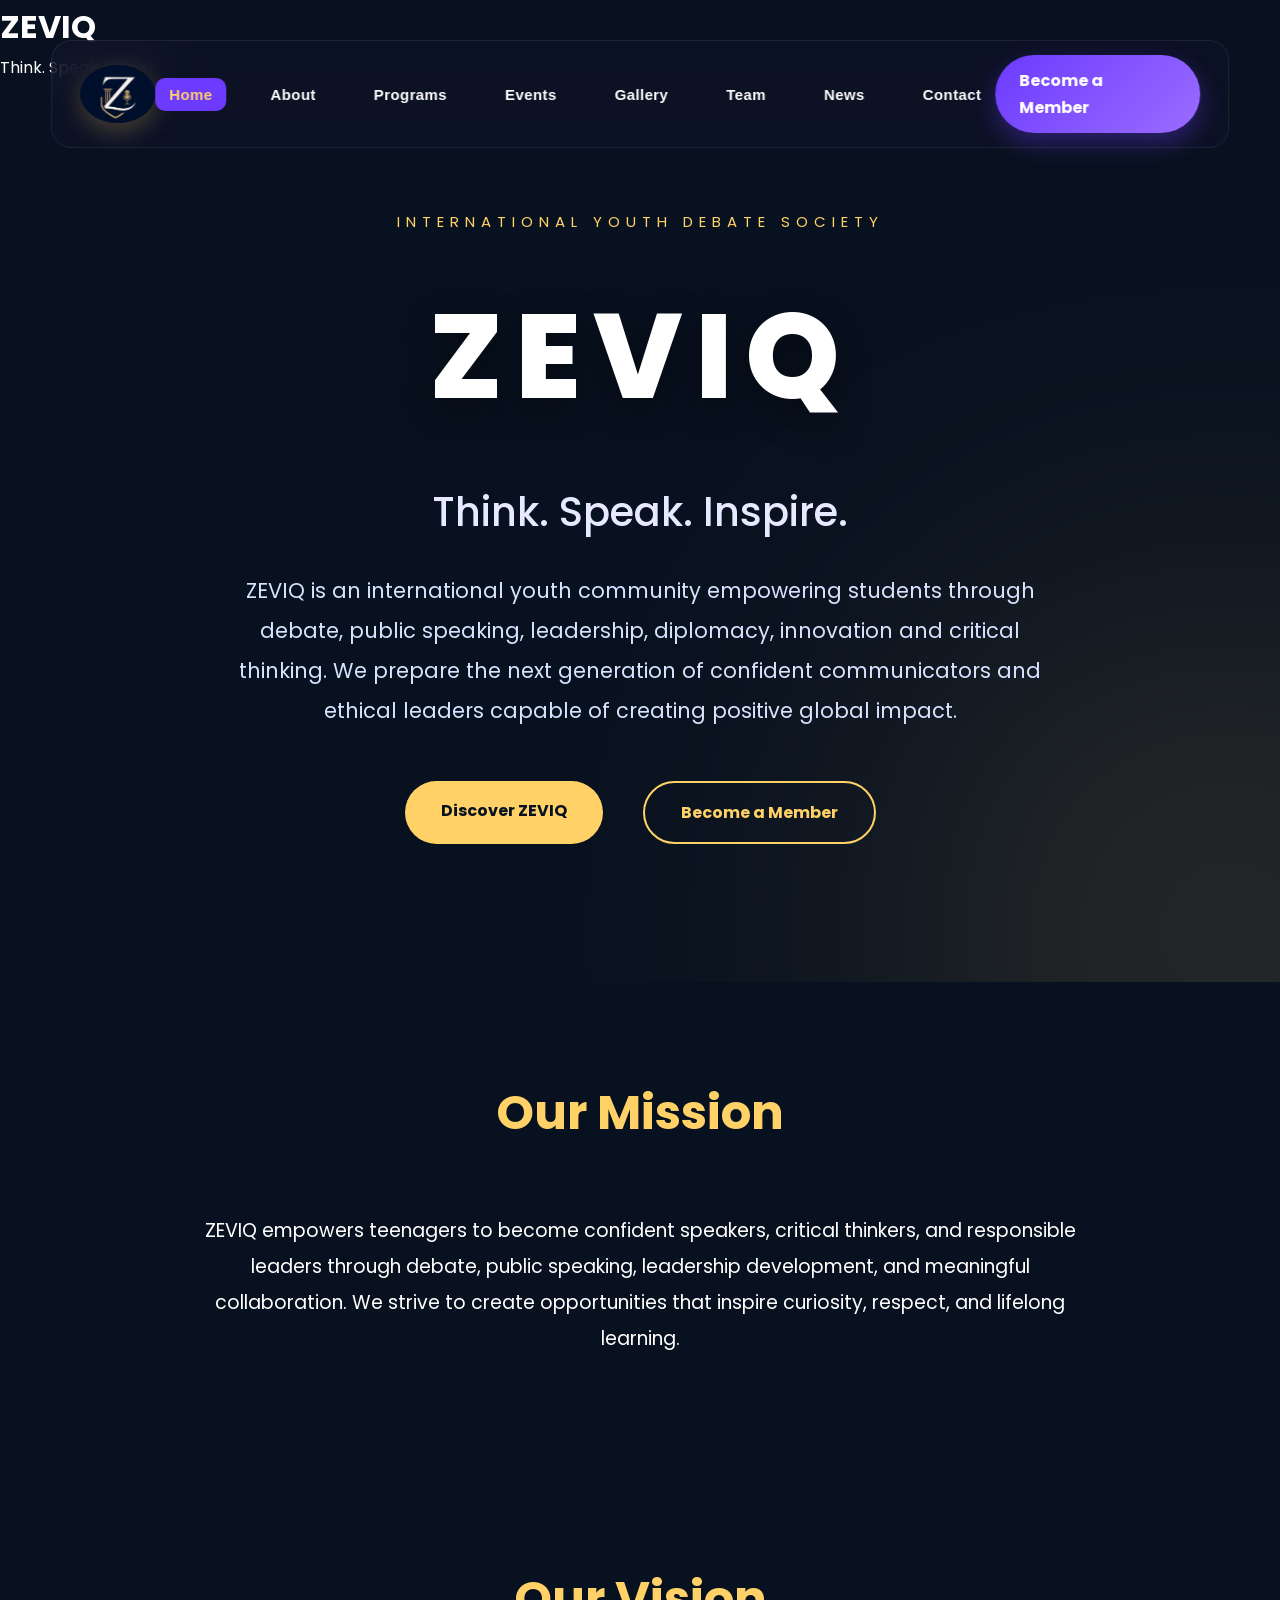
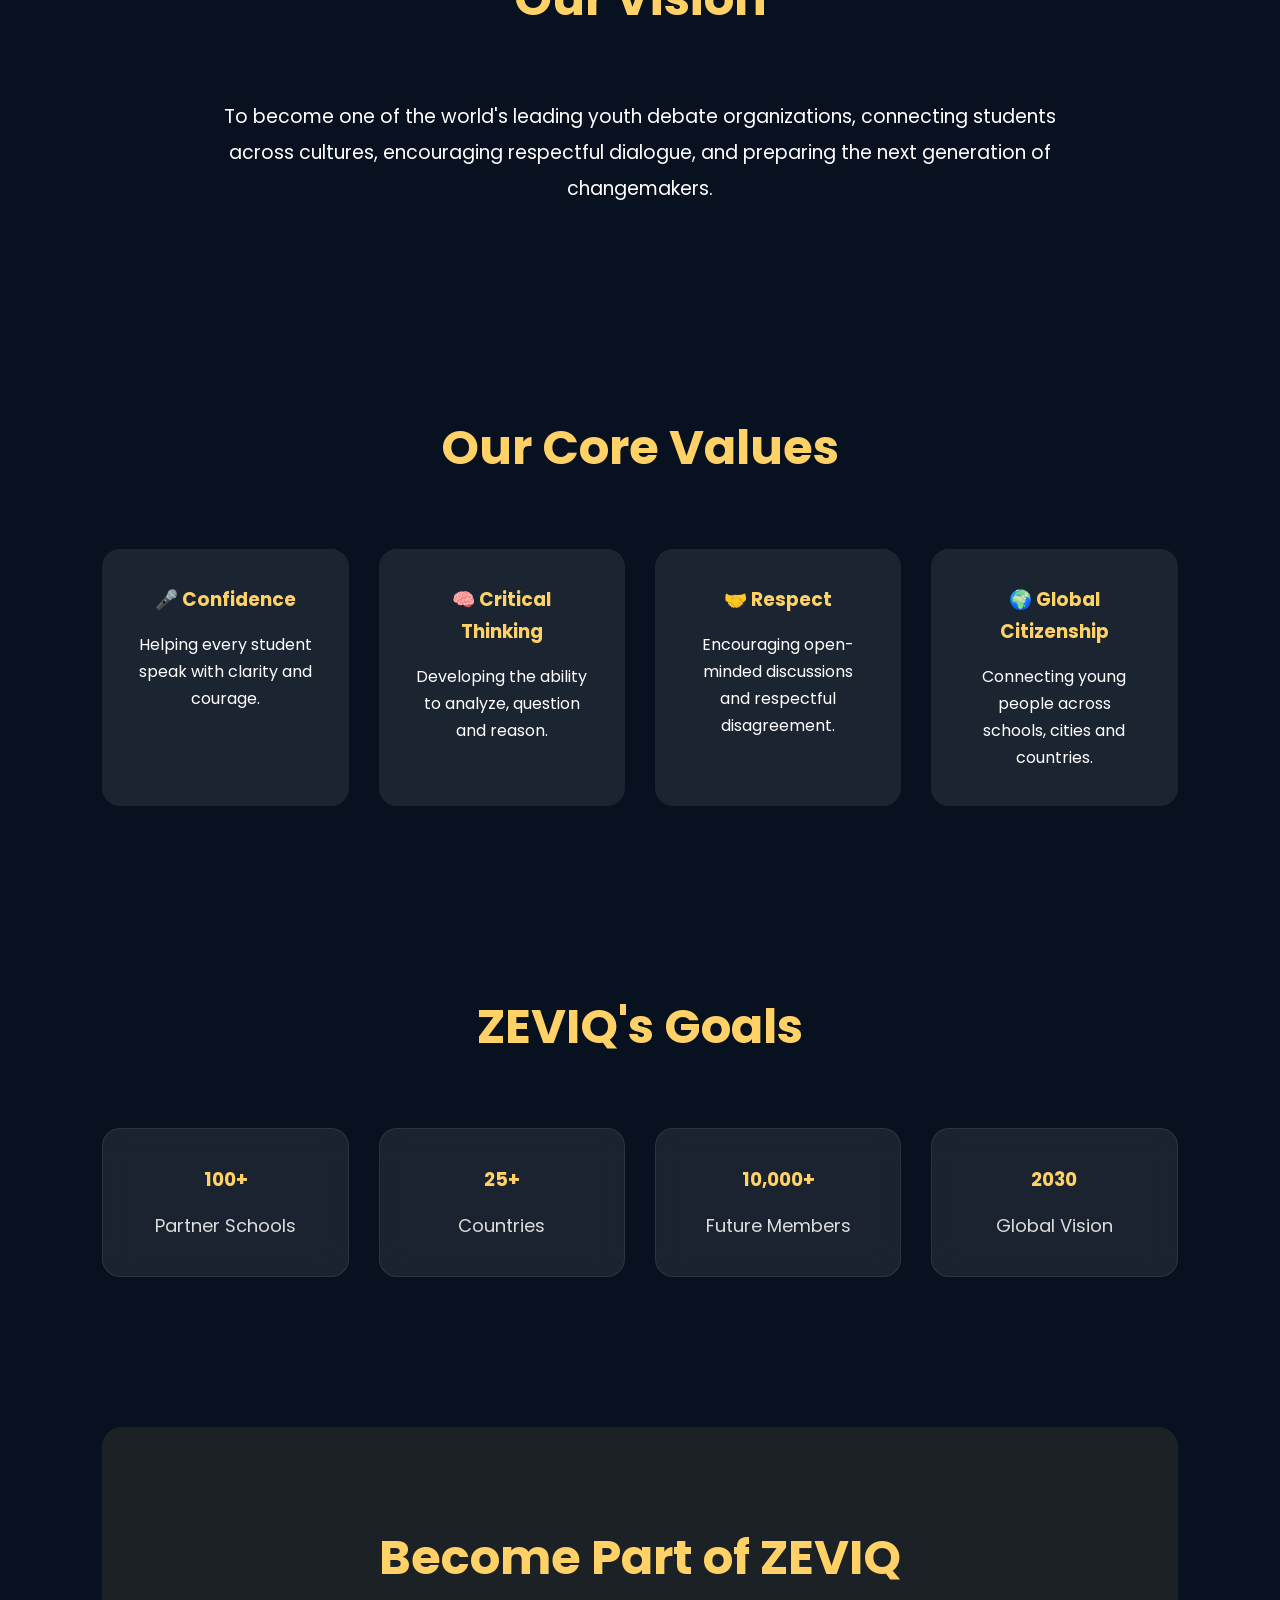
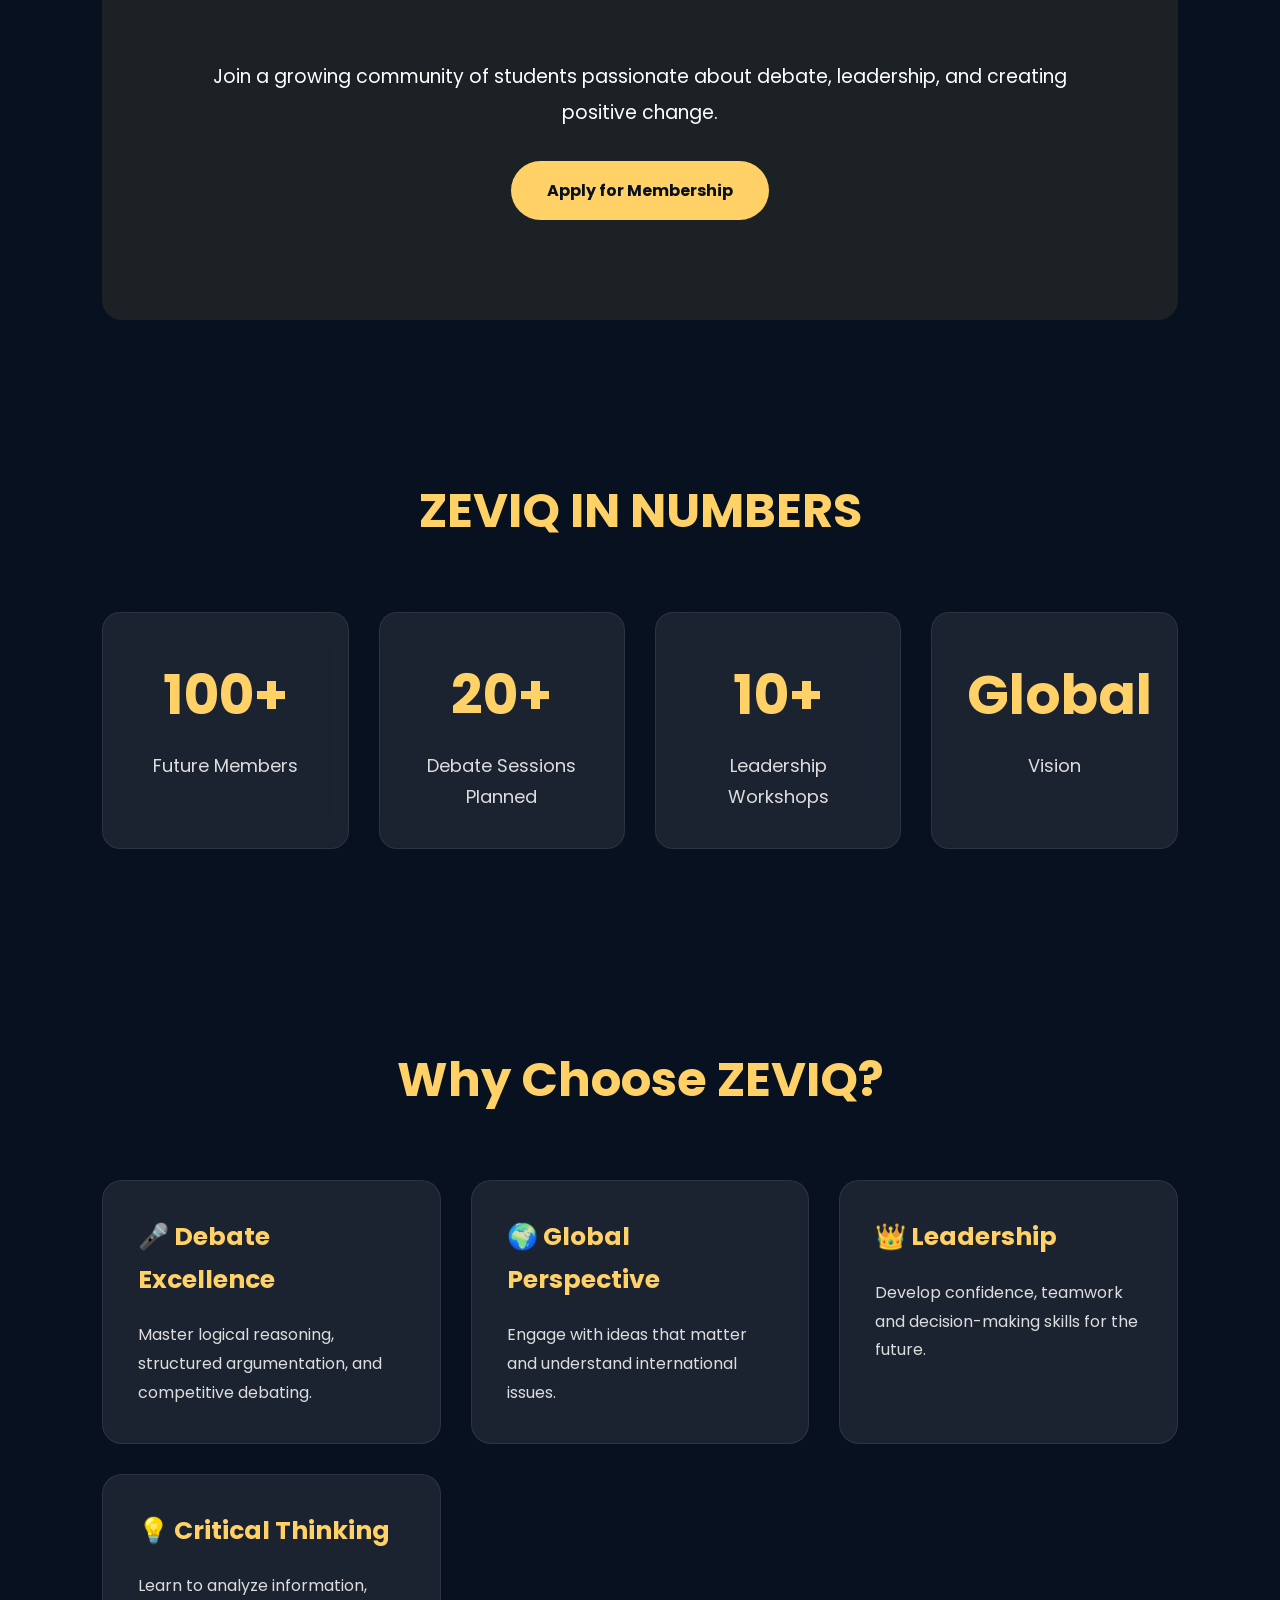
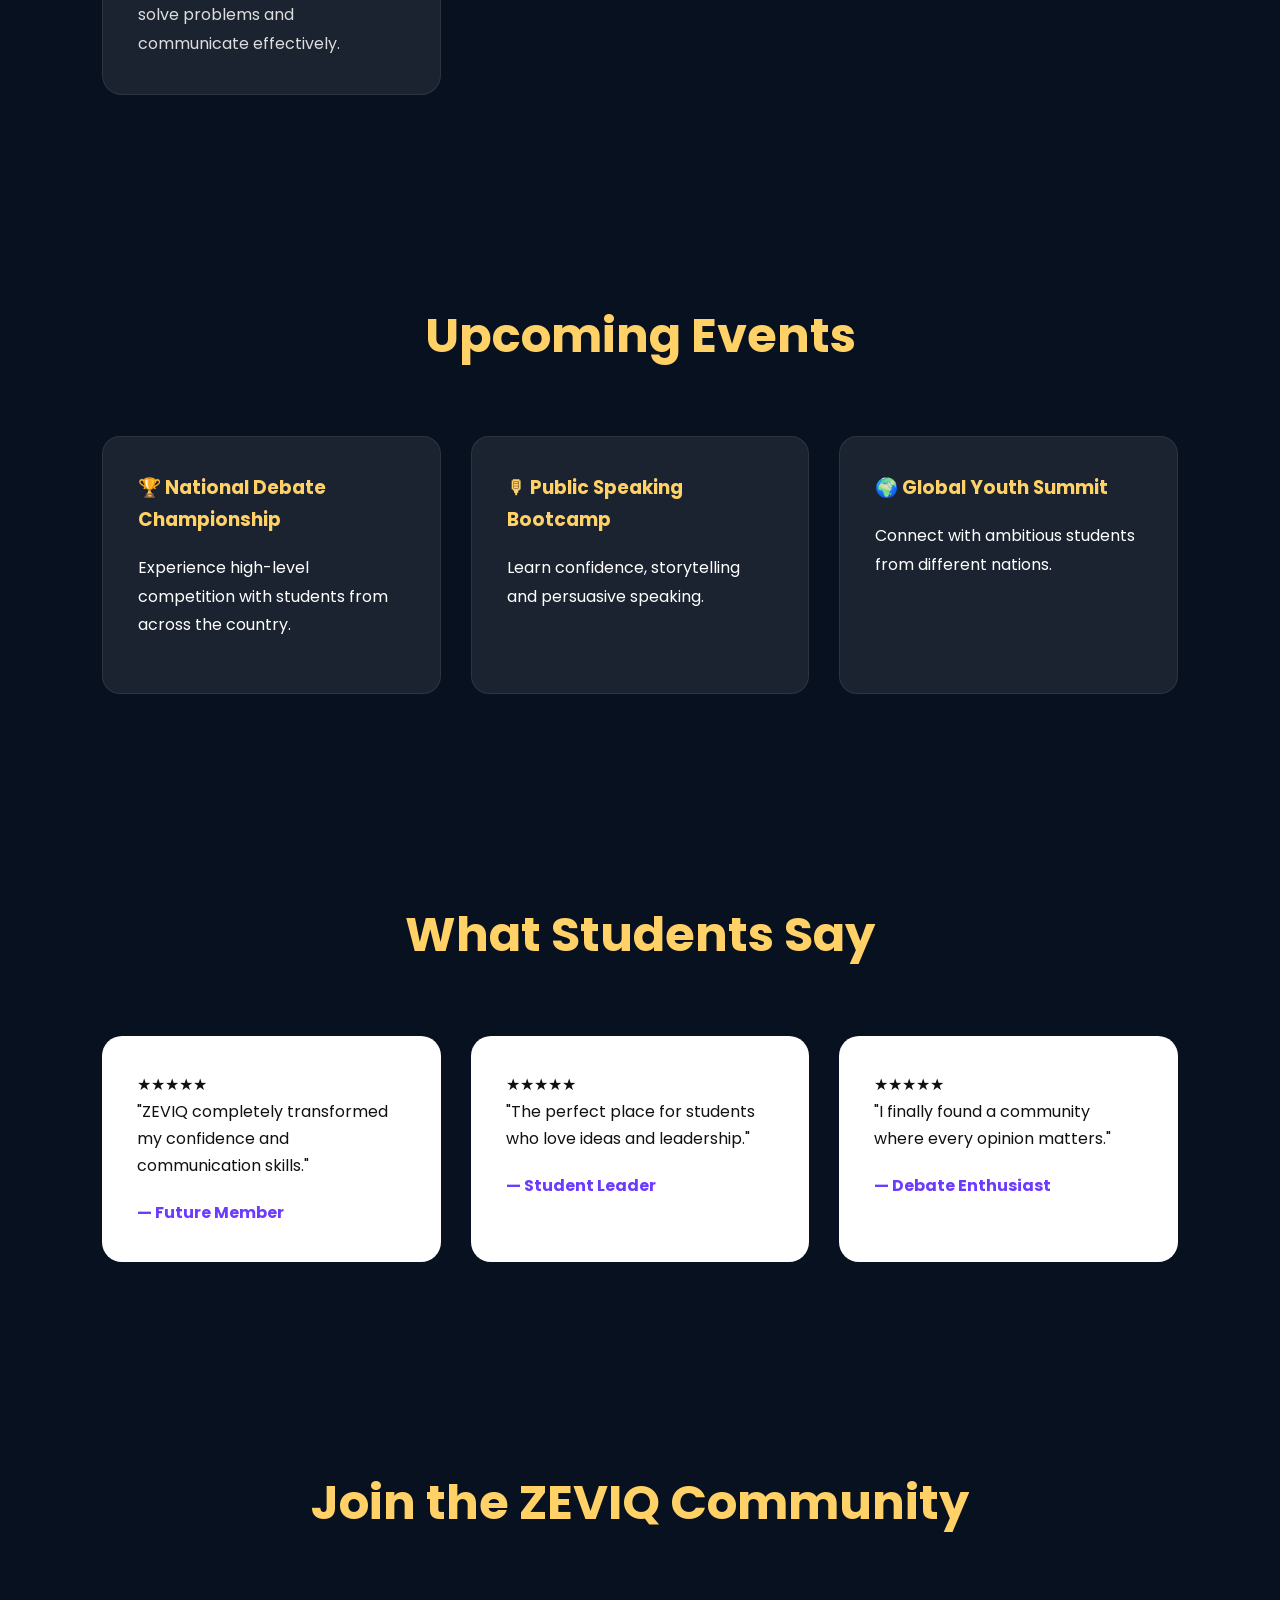
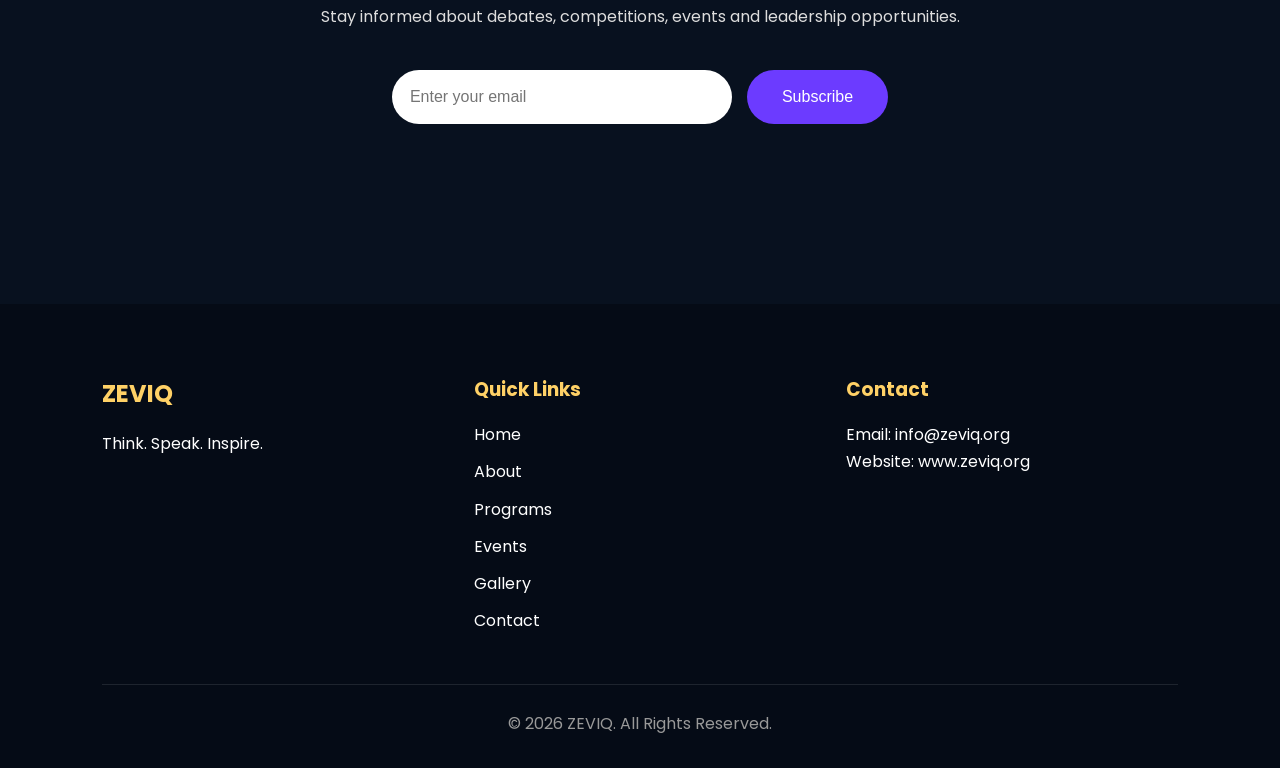
==== commit ea80db72: "Add files via upload" ====
--- a/index.html
+++ b/index.html
@@ -29,19 +29,9 @@
 
 <nav class="navbar">
 
-<div class="logo">
-
-<img src="images/logo.png" alt="ZEVIQ Logo">
-
-</disv>
-
-<div class="hamburger" id="hamburger">
-
-<span></span>
-<span></span>
-<span></span>
-
-</div>
+<a href="index.html" class="logo">
+    <img src="images/logo.png" alt="ZEVIQ Logo">
+</a>
 
 <ul class="nav-links">
 
@@ -50,13 +40,15 @@
 <li><a href="programs.html">Programs</a></li>
 <li><a href="events.html">Events</a></li>
 <li><a href="gallery.html">Gallery</a></li>
+<li><a href="team.html">Team</a></li>
+<li><a href="news.html">News</a></li>
 <li><a href="contact.html">Contact</a></li>
 
 </ul>
 
-<a href="join.html" class="join-btn">Join ZEVIQ</a>
-
-<button id="themeBtn">🌙</button>
+<a href="join.html" class="join-btn">
+Become a Member
+</a>
 
 </nav>
 
--- a/style.css
+++ b/style.css
@@ -2664,4 +2664,143 @@
 padding:18px;
 }
 
+}
+/* ===========================
+   PREMIUM NAVBAR
+=========================== */
+
+.navbar{
+
+position:fixed;
+
+top:20px;
+
+left:50%;
+
+transform:translateX(-50%);
+
+width:92%;
+
+max-width:1350px;
+
+display:flex;
+
+justify-content:space-between;
+
+align-items:center;
+
+padding:14px 28px;
+
+background:rgba(15,18,40,.72);
+
+backdrop-filter:blur(18px);
+
+-webkit-backdrop-filter:blur(18px);
+
+border:1px solid rgba(255,255,255,.08);
+
+border-radius:20px;
+
+box-shadow:0 12px 35px rgba(0,0,0,.25);
+
+z-index:9999;
+
+transition:.35s;
+
+}
+
+.logo img{
+
+height:58px;
+
+display:block;
+
+transition:.3s;
+
+}
+
+.logo img:hover{
+
+transform:scale(1.05);
+
+}
+
+.nav-links{
+
+display:flex;
+
+align-items:center;
+
+gap:30px;
+
+list-style:none;
+
+margin:0;
+
+padding:0;
+
+}
+
+.nav-links a{
+
+color:#fff;
+
+text-decoration:none;
+
+font-weight:600;
+
+font-size:15px;
+
+letter-spacing:.4px;
+
+padding:8px 14px;
+
+border-radius:10px;
+
+transition:.3s;
+
+}
+
+.nav-links a:hover{
+
+background:rgba(255,255,255,.08);
+
+color:#b388ff;
+
+}
+
+.nav-links .active{
+
+background:#6C3BFF;
+
+color:#fff;
+
+}
+
+.join-btn{
+
+padding:12px 24px;
+
+border-radius:999px;
+
+background:linear-gradient(135deg,#6C3BFF,#9B6DFF);
+
+color:#fff;
+
+font-weight:700;
+
+text-decoration:none;
+
+transition:.3s;
+
+box-shadow:0 10px 25px rgba(108,59,255,.35);
+
+}
+
+.join-btn:hover{
+
+transform:translateY(-2px);
+
+box-shadow:0 16px 35px rgba(108,59,255,.45);
+
 }
